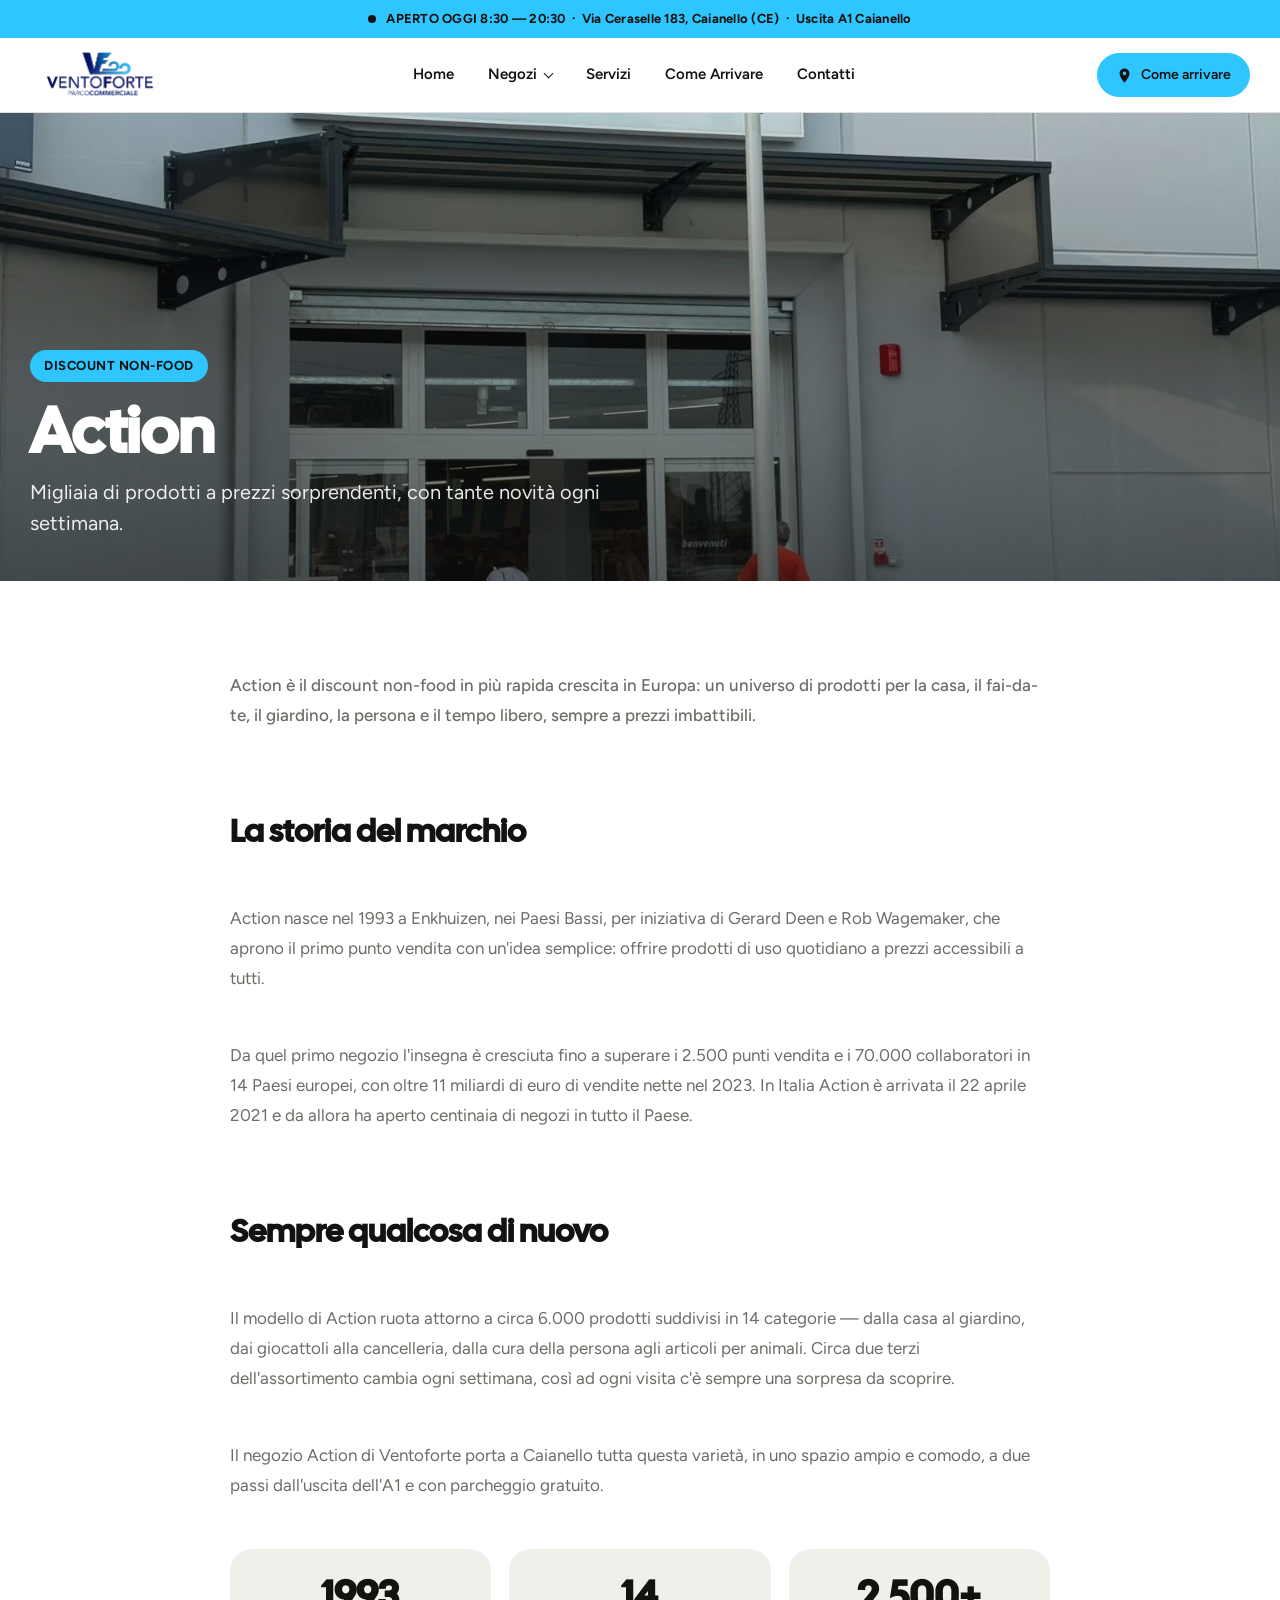
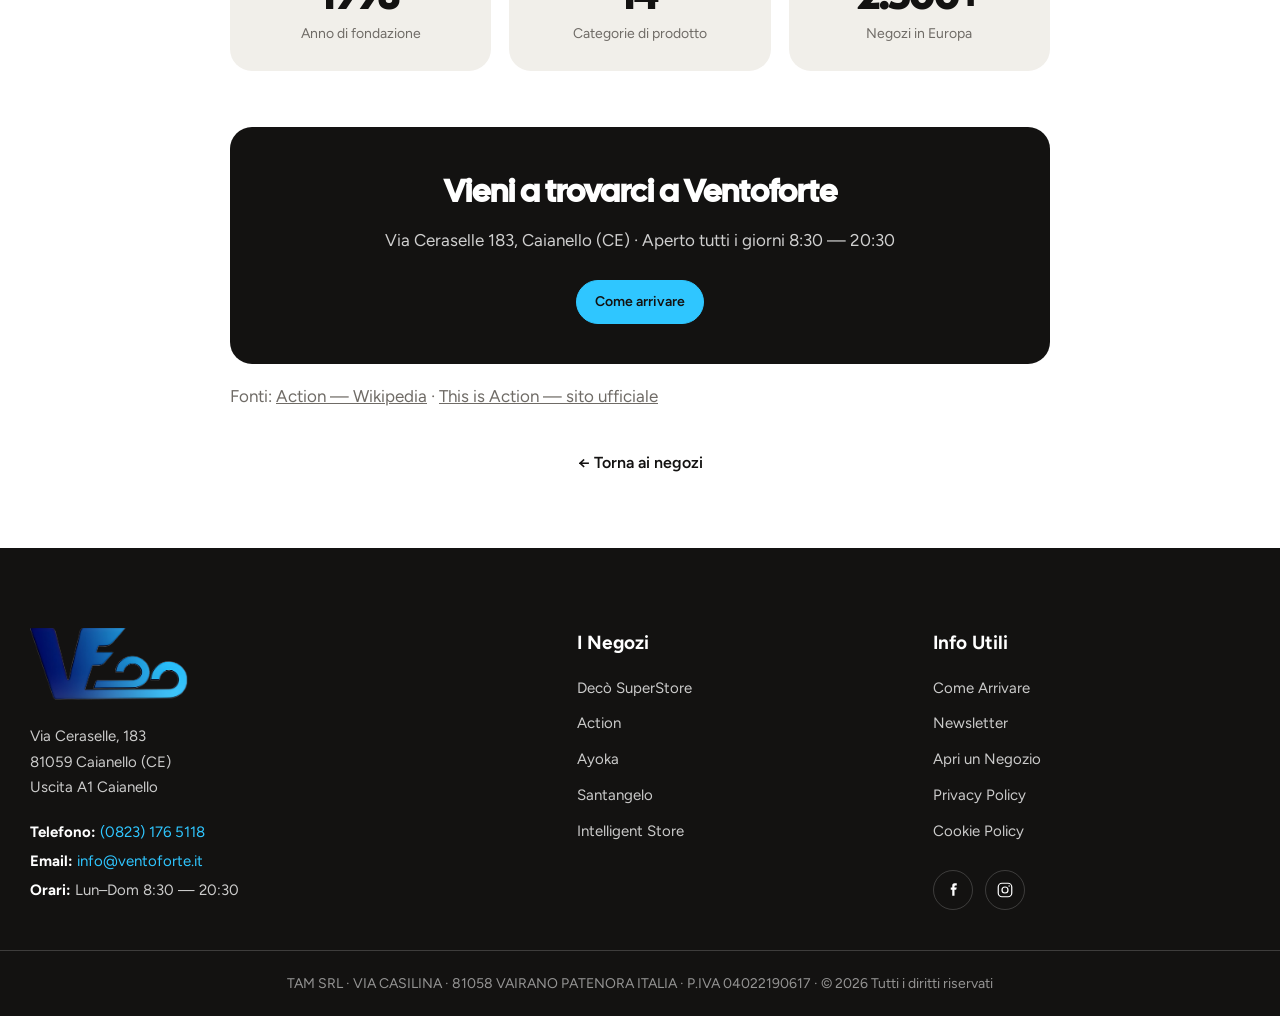
==== action.html @ 39f0902a "foto add" ====
<!DOCTYPE html>
<html lang="it">
<head>
<meta charset="UTF-8" />
<meta name="viewport" content="width=device-width, initial-scale=1.0" />
<title>Action — Ventoforte Parco Commerciale | Caianello (CE)</title>
<meta name="description" content="La storia di Action, il discount non-food in più rapida crescita in Europa, e il negozio Action del Parco Commerciale Ventoforte a Caianello." />
<link rel="icon" href="assets/logos/ventoforte-official.png" />
<link rel="preconnect" href="https://fonts.googleapis.com" />
<link rel="preconnect" href="https://fonts.gstatic.com" crossorigin />
<link href="https://fonts.googleapis.com/css2?family=Cal+Sans&family=Figtree:ital,wght@0,300..900;1,300..900&display=swap" rel="stylesheet" />
<link rel="stylesheet" href="css/styles.css?v=3" />
<style>
  .store-hero{position:relative;margin-top:0}
  .store-hero__img{width:100%;height:clamp(320px,52vh,580px);object-fit:cover;display:block}
  .store-hero__overlay{position:absolute;inset:0;background:linear-gradient(180deg,rgba(19,18,17,.15) 0%,rgba(19,18,17,.65) 100%)}
  .store-hero__inner{position:absolute;left:0;right:0;bottom:0;padding-bottom:42px}
  .store-hero__eyebrow{display:inline-block;background:var(--yellow);color:var(--ink);font-weight:700;font-size:13px;letter-spacing:.04em;text-transform:uppercase;padding:6px 14px;border-radius:999px;margin-bottom:16px}
  .store-hero__title{font-family:var(--font-display);color:#fff;font-size:clamp(34px,6vw,64px);line-height:1.02;margin:0}
  .store-hero__sub{color:rgba(255,255,255,.9);font-size:clamp(16px,2vw,20px);margin-top:14px;max-width:640px}

  .store-body{padding:72px 0}
  .store-grid{display:grid;grid-template-columns:1fr;gap:30px;max-width:820px;margin-inline:auto}
  .store-lead{font-size:clamp(19px,2.4vw,24px);line-height:1.5;color:var(--ink);font-weight:500}
  .store-body p{font-size:17px;line-height:1.75;color:var(--muted);margin-top:18px}
  .store-body h2{font-family:var(--font-display);font-size:clamp(24px,3vw,32px);color:var(--ink);margin-top:46px}

  .store-stats{display:grid;grid-template-columns:repeat(3,1fr);gap:18px;max-width:820px;margin:48px auto 0}
  .store-stat{background:var(--cream);border-radius:var(--radius);padding:26px 22px;text-align:center}
  .store-stat b{display:block;font-family:var(--font-display);font-size:clamp(28px,4vw,40px);color:var(--ink);line-height:1}
  .store-stat span{display:block;margin-top:8px;font-size:14px;color:var(--muted)}

  .store-cta{max-width:820px;margin:56px auto 0;background:var(--ink);border-radius:var(--radius);padding:40px 34px;text-align:center}
  .store-cta h3{font-family:var(--font-display);color:#fff;font-size:clamp(24px,3vw,32px);margin:0 0 10px}
  .store-cta p{color:rgba(255,255,255,.8);margin:0 0 24px}
  .store-back{display:inline-flex;align-items:center;gap:8px;margin-top:40px;font-weight:600;color:var(--ink)}
  .store-source{max-width:820px;margin:40px auto 0;font-size:13px;color:var(--muted);line-height:1.7}
  .store-source a{color:var(--muted);text-decoration:underline}
  @media (max-width:640px){.store-stats{grid-template-columns:1fr}}
</style>
</head>
<body>

<!-- ================= TOP BAR ================= -->
<div class="topbar">
  <div class="container topbar__inner">
    <span class="topbar__dot"></span>
    <span>APERTO OGGI 8:30 — 20:30 &nbsp;·&nbsp; Via Ceraselle 183, Caianello (CE) &nbsp;·&nbsp; Uscita A1 Caianello</span>
  </div>
</div>

<header class="header" id="header">
  <div class="container header__inner">
    <a href="index.html" class="header__logo" aria-label="Ventoforte Parco Commerciale">
      <img src="assets/logos/ventoforte-official.png" alt="Ventoforte Parco Commerciale" width="150" height="60" />
    </a>
    <nav class="nav" id="primaryNav">
      <a href="index.html" class="nav__link">Home</a>
      <a href="index.html#negozi" class="nav__link nav__link--has">Negozi</a>
      <a href="index.html#servizi" class="nav__link">Servizi</a>
      <a href="index.html#info" class="nav__link">Come Arrivare</a>
      <a href="contatti.html" class="nav__link">Contatti</a>
    </nav>
    <div class="header__actions">
      <a href="https://maps.google.com/?q=Via+Ceraselle+183+Caianello" target="_blank" rel="noopener" class="btn btn--yellow header__tel">
        <svg viewBox="0 0 24 24" width="17" height="17" fill="currentColor" aria-hidden="true"><path d="M12 2C8.13 2 5 5.13 5 9c0 5.25 7 13 7 13s7-7.75 7-13c0-3.87-3.13-7-7-7zm0 9.5a2.5 2.5 0 1 1 0-5 2.5 2.5 0 0 1 0 5z"/></svg>
        Come arrivare
      </a>
      <button class="burger" id="burger" aria-label="Menu"><span></span><span></span><span></span></button>
    </div>
  </div>
</header>

<main>
  <section class="store-hero">
    <img src="assets/img/action.avif" alt="Negozio Action al Parco Commerciale Ventoforte" class="store-hero__img" />
    <div class="store-hero__overlay"></div>
    <div class="container store-hero__inner">
      <span class="store-hero__eyebrow">Discount non-food</span>
      <h1 class="store-hero__title">Action</h1>
      <p class="store-hero__sub">Migliaia di prodotti a prezzi sorprendenti, con tante novità ogni settimana.</p>
    </div>
  </section>

  <section class="store-body">
    <div class="container">
      <div class="store-grid">
        <p class="store-lead">Action è il discount non-food in più rapida crescita in Europa: un universo di prodotti per la casa, il fai-da-te, il giardino, la persona e il tempo libero, sempre a prezzi imbattibili.</p>

        <h2>La storia del marchio</h2>
        <p>Action nasce nel 1993 a Enkhuizen, nei Paesi Bassi, per iniziativa di Gerard Deen e Rob Wagemaker, che aprono il primo punto vendita con un'idea semplice: offrire prodotti di uso quotidiano a prezzi accessibili a tutti.</p>
        <p>Da quel primo negozio l'insegna è cresciuta fino a superare i 2.500 punti vendita e i 70.000 collaboratori in 14 Paesi europei, con oltre 11 miliardi di euro di vendite nette nel 2023. In Italia Action è arrivata il 22 aprile 2021 e da allora ha aperto centinaia di negozi in tutto il Paese.</p>

        <h2>Sempre qualcosa di nuovo</h2>
        <p>Il modello di Action ruota attorno a circa 6.000 prodotti suddivisi in 14 categorie — dalla casa al giardino, dai giocattoli alla cancelleria, dalla cura della persona agli articoli per animali. Circa due terzi dell'assortimento cambia ogni settimana, così ad ogni visita c'è sempre una sorpresa da scoprire.</p>
        <p>Il negozio Action di Ventoforte porta a Caianello tutta questa varietà, in uno spazio ampio e comodo, a due passi dall'uscita dell'A1 e con parcheggio gratuito.</p>
      </div>

      <div class="store-stats"><div class="store-stat"><b>1993</b><span>Anno di fondazione</span></div><div class="store-stat"><b>14</b><span>Categorie di prodotto</span></div><div class="store-stat"><b>2.500+</b><span>Negozi in Europa</span></div></div>

      <div class="store-cta">
        <h3>Vieni a trovarci a Ventoforte</h3>
        <p>Via Ceraselle 183, Caianello (CE) · Aperto tutti i giorni 8:30 — 20:30</p>
        <a href="https://maps.google.com/?q=Via+Ceraselle+183+Caianello" target="_blank" rel="noopener" class="btn btn--yellow">Come arrivare</a>
      </div>

      <p class="store-source">Fonti: <a href="https://en.wikipedia.org/wiki/Action_(store)" target="_blank" rel="noopener">Action — Wikipedia</a> · <a href="https://company.action.com/this-is-action/history/" target="_blank" rel="noopener">This is Action — sito ufficiale</a></p>

      <div class="container" style="text-align:center">
        <a href="index.html#negozi" class="store-back">← Torna ai negozi</a>
      </div>
    </div>
  </section>
</main>

<footer class="footer">
  <div class="container footer__top">
    <div class="footer__col footer__brand">
      <img src="assets/logos/ventoforte-footer-icon.png" alt="Ventoforte" class="footer__logo" />
      <address>Via Ceraselle, 183<br />81059 Caianello (CE)<br />Uscita A1 Caianello</address>
      <p class="footer__contact"><strong>Telefono:</strong> <a href="tel:08231765118">(0823) 176 5118</a></p>
      <p class="footer__contact"><strong>Email:</strong> <a href="mailto:info@ventoforte.it">info@ventoforte.it</a></p>
      <p class="footer__hours"><strong>Orari:</strong> Lun–Dom 8:30 — 20:30</p>
    </div>
    <div class="footer__col">
      <h4>I Negozi</h4>
      <ul>
        <li><a href="deco-superstore.html">Decò SuperStore</a></li>
        <li><a href="action.html">Action</a></li>
        <li><a href="ayoka.html">Ayoka</a></li>
        <li><a href="santangelo.html">Santangelo</a></li>
        <li><a href="intelligent-store.html">Intelligent Store</a></li>
      </ul>
    </div>
    <div class="footer__col">
      <h4>Info Utili</h4>
      <ul>
        <li><a href="index.html#info">Come Arrivare</a></li>
        <li><a href="index.html#newsletter">Newsletter</a></li>
        <li><a href="contatti.html">Apri un Negozio</a></li>
        <li><a href="privacy.html">Privacy Policy</a></li>
        <li><a href="cookie.html">Cookie Policy</a></li>
      </ul>
      <div class="footer__social">
        <a href="https://www.facebook.com/p/VentoForte-Parco-Commerciale-100090333679022/" target="_blank" rel="noopener" aria-label="Facebook"><svg viewBox="0 0 24 24" width="18" height="18" fill="currentColor"><path d="M14 8.5V7c0-.7.5-1 1-1h2V3h-3c-2.2 0-3 1.5-3 3.5v2H9v3h2v8h3v-8h2.2l.8-3z"/></svg></a>
        <a href="https://www.instagram.com/ventoforteparco/" target="_blank" rel="noopener" aria-label="Instagram"><svg viewBox="0 0 24 24" width="18" height="18" fill="none" stroke="currentColor" stroke-width="1.6"><rect x="3" y="3" width="18" height="18" rx="5"/><circle cx="12" cy="12" r="4"/><circle cx="17.5" cy="6.5" r="1" fill="currentColor" stroke="none"/></svg></a>
      </div>
    </div>
  </div>
  <div class="footer__bottom"><div class="container" style="text-align:center">TAM SRL · VIA CASILINA · 81058 VAIRANO PATENORA ITALIA · P.IVA 04022190617 · © 2026 Tutti i diritti riservati</div></div>
</footer>

<button class="to-top" id="toTop" aria-label="Torna su"><svg viewBox="0 0 24 24" width="20" height="20" fill="none" stroke="currentColor" stroke-width="2"><path d="m6 14 6-6 6 6"/></svg></button>
<script src="js/main.js"></script>
</body>
</html>
---- css/styles.css ----
/* ===================================================================
   City Plaza — clone stylesheet
   Tokens extracted from city-plaza.cmsmasters.studio/main
=================================================================== */
:root{
  --yellow:#2fc6ff;
  --ink:#131211;
  --ink-2:#151515;
  --dark:#1a1917;
  --white:#ffffff;
  --cream:#F1EFEA;
  --stone:#D6D3D0;
  --text:#131211;
  --muted:#6F6B66;
  --muted-2:#69727D;
  --line:rgba(0,0,0,.12);
  --line-light:rgba(255,255,255,.18);
  --font-body:"Figtree",-apple-system,BlinkMacSystemFont,"Segoe UI",sans-serif;
  --font-display:"Cal Sans","Figtree",sans-serif;
  --container:1290px;
  --radius:22px;
  --ease:cubic-bezier(.22,.61,.36,1);
}

*{box-sizing:border-box;margin:0;padding:0}
html{scroll-behavior:smooth}
body{
  font-family:var(--font-body);
  color:var(--text);
  background:var(--white);
  line-height:1.55;
  -webkit-font-smoothing:antialiased;
  overflow-x:hidden;
}
img{max-width:100%;display:block}
a{color:inherit;text-decoration:none}
ul{list-style:none}
button{font-family:inherit;cursor:pointer;border:none;background:none}

.container{width:100%;max-width:var(--container);margin-inline:auto;padding-inline:30px}
.center{text-align:center}

/* ---------- typography helpers ---------- */
.section-title{
  font-family:var(--font-display);
  font-weight:400;
  font-size:clamp(38px,5.4vw,76px);
  line-height:1.05;
  letter-spacing:-.01em;
  color:var(--ink);
}
.section-title--light{color:var(--white)}
.muted{color:var(--muted);font-size:18px}
.muted-light{color:rgba(255,255,255,.7);font-size:18px}
.center.muted{max-width:560px;margin:14px auto 0}

.tag-yellow{background:var(--yellow);color:var(--ink);padding:.05em .35em;border-radius:6px;font-weight:700}
.eyebrow-tag{
  display:inline-block;background:var(--yellow);color:var(--ink);
  font-weight:700;font-size:13px;padding:7px 16px;border-radius:30px;margin-bottom:18px;
}

/* ---------- buttons ---------- */
.btn{
  display:inline-flex;align-items:center;justify-content:center;gap:8px;
  font-weight:600;font-size:15px;padding:15px 30px;border-radius:40px;
  transition:transform .25s var(--ease),background .25s,color .25s,border-color .25s;
  white-space:nowrap;cursor:pointer;border:1.5px solid transparent;
}
.btn:hover{transform:translateY(-2px)}
.btn--sm{padding:10px 20px;font-size:14px}
.btn--light{background:var(--white);color:var(--ink)}
.btn--light:hover{background:var(--yellow)}
.btn--dark{background:var(--ink);color:var(--white)}
.btn--dark:hover{background:var(--yellow);color:var(--ink)}
.btn--ghost-light{background:transparent;color:var(--white);border-color:rgba(255,255,255,.55)}
.btn--ghost-light:hover{background:var(--white);color:var(--ink);border-color:var(--white)}
.btn--ghost-dark{background:transparent;color:var(--ink);border-color:rgba(0,0,0,.25)}
.btn--ghost-dark:hover{background:var(--ink);color:var(--white);border-color:var(--ink)}

/* ---------- reveal animation ---------- */
.reveal{opacity:0;transform:translateY(34px);transition:opacity .7s var(--ease),transform .7s var(--ease)}
.reveal.is-in{opacity:1;transform:none}
@media (prefers-reduced-motion:reduce){
  .reveal{opacity:1;transform:none;transition:none}
  html{scroll-behavior:auto}
}

/* ===================== TOP BAR ===================== */
.topbar{background:var(--yellow);color:var(--ink);font-weight:700;font-size:13px;letter-spacing:.02em}
.topbar__inner{display:flex;align-items:center;justify-content:center;gap:10px;height:38px}
.topbar__dot{width:8px;height:8px;border-radius:50%;background:var(--ink);display:inline-block}

/* ===================== HEADER ===================== */
.header{
  position:sticky;top:0;z-index:200;background:var(--white);
  border-bottom:1px solid var(--line);transition:box-shadow .3s,transform .3s;
}
.header.is-scrolled{box-shadow:0 6px 24px rgba(0,0,0,.08)}
.header__inner{display:flex;align-items:center;justify-content:space-between;height:74px;gap:24px}
.header__logo img{height:56px;width:auto}
.nav{display:flex;align-items:center;gap:34px}
.nav__link{font-weight:600;font-size:15px;color:var(--ink);position:relative;display:inline-flex;align-items:center;gap:6px}
.nav__link--has::after{content:"";width:6px;height:6px;border-right:1.5px solid currentColor;border-bottom:1.5px solid currentColor;transform:rotate(45deg);margin-left:2px;margin-top:-3px}
.nav__link::before{content:"";position:absolute;left:0;bottom:-6px;width:0;height:2px;background:var(--yellow);transition:width .3s var(--ease)}
.nav__link:hover::before{width:100%}
.header__actions{display:flex;align-items:center;gap:8px}
.icon-btn{position:relative;display:inline-flex;align-items:center;justify-content:center;width:42px;height:42px;border-radius:50%;color:var(--ink);transition:background .25s}
.icon-btn:hover{background:var(--cream)}
.cart-count{position:absolute;top:4px;right:2px;background:var(--yellow);color:var(--ink);font-size:10px;font-weight:700;width:16px;height:16px;border-radius:50%;display:flex;align-items:center;justify-content:center}
.btn--yellow{background:var(--yellow);color:var(--ink);border-color:var(--yellow);font-size:14px;padding:10px 18px}
.btn--yellow:hover{background:var(--ink);color:var(--white);transform:translateY(-2px)}
.header__tel{display:flex}
@media(max-width:900px){.header__tel{display:none}}
.burger{display:flex;flex-direction:column;justify-content:center;gap:4px;width:44px;height:42px;border-radius:12px;background:var(--yellow);padding:0 11px}
.burger span{height:2px;background:var(--ink);border-radius:2px;transition:.3s}
.burger.is-open span:nth-child(1){transform:translateY(6px) rotate(45deg)}
.burger.is-open span:nth-child(2){opacity:0}
.burger.is-open span:nth-child(3){transform:translateY(-6px) rotate(-45deg)}

/* ===================== HERO ===================== */
.hero{position:relative;min-height:640px;display:flex;align-items:flex-end;overflow:hidden;color:var(--white)}
.hero__bg{position:absolute;inset:0;background-size:cover;background-position:center;transform:scale(1.05)}
.hero__overlay{position:absolute;inset:0;background:linear-gradient(90deg,rgba(0,0,0,.72) 0%,rgba(0,0,0,.38) 50%,rgba(0,0,0,.1) 100%)}
/* hero__inner usa .container ma NON sovrascrive max-width — il testo parte
   esattamente dal bordo sinistro del container, allineato col logo dell'header */
.hero__inner{position:relative;z-index:2;padding-top:140px;padding-bottom:96px}
.hero__content{max-width:720px}
.hero__eyebrow{font-weight:700;font-size:clamp(17px,1.8vw,22px);margin-bottom:16px}
.hero__title{font-family:var(--font-display);font-weight:400;font-size:clamp(44px,6.2vw,90px);line-height:1.04;letter-spacing:-.01em;margin-bottom:32px}
.hero__buttons{display:flex;gap:14px;flex-wrap:wrap}

/* ===================== STATS ===================== */
.stats{padding:96px 0 110px}
.stats__inner{
  display:grid;
  grid-template-columns:minmax(0,1fr) minmax(300px,32%) minmax(0,1fr);
  gap:30px;
  align-items:stretch;
}
.stats__col{display:flex;flex-direction:column;gap:42px}
.stats__col--l{align-items:flex-start;text-align:left}
.stats__col--r{align-items:flex-end;text-align:right}
.stats__col--c{align-items:center;justify-content:flex-start;padding-top:26px}

/* numeri — peso massimo, stile Figtree Black */
.stat__num{
  font-family:var(--font-body);
  font-weight:900;
  font-size:clamp(58px,7.4vw,128px);
  line-height:.9;
  color:var(--ink);
  letter-spacing:-0.04em;
}
.stat__num span{font-size:inherit}
.stat__label{
  font-weight:700;font-size:15px;color:var(--muted);
  margin-top:12px;line-height:1.4;
}
.stat__label small{display:block;font-weight:500;font-size:12px;margin-top:3px}

/* foto */
.stat__photo{
  display:block;
  object-fit:cover;
  border-radius:18px;
  box-shadow:0 16px 44px rgba(0,0,0,.13);
}
.stat__photo--a{width:172px;height:144px}
.stat__photo--c{width:182px;height:138px}
.stat__photo--b{width:100%;max-width:360px;height:210px;margin-top:6px}

/* paragrafo centrale — bold + centrato, nessuna collisione */
.stats__intro{
  text-align:center;
  font-family:var(--font-body);
  font-weight:600;
  font-size:clamp(17px,1.4vw,21px);
  line-height:1.62;
  color:var(--ink);
  max-width:360px;
}
.stats__intro mark{
  background:var(--yellow);
  color:var(--ink);
  font-weight:800;
  padding:0 .14em;
  border-radius:4px;
}

/* ── responsive ──────────────────────── */
@media(max-width:860px){
  .stats{padding:64px 0 72px}
  .stats__inner{grid-template-columns:1fr 1fr;gap:40px 24px}
  .stats__col{gap:24px}
  .stats__col--r{align-items:flex-start;text-align:left}
  .stats__col--c{grid-column:1/-1;order:-1;padding-top:0;align-items:center}
  .stats__intro{max-width:520px}
  .stat__photo--a,.stat__photo--c{display:none}
  .stat__photo--b{max-width:100%;height:180px}
}
@media(max-width:520px){
  .stats__inner{grid-template-columns:1fr;text-align:center}
  .stats__col--l,.stats__col--r{align-items:center;text-align:center}
}

/* ===================== PLAN YOUR VISIT + EVENTS (dark) ===================== */
.visit{background:var(--ink);padding:96px 0 110px;color:var(--white)}
.visit__grid{display:grid;grid-template-columns:repeat(3,1fr);gap:24px;margin-top:54px}
.visit-card{position:relative;height:360px;border-radius:var(--radius);background-size:cover;background-position:center;overflow:hidden;display:flex;align-items:flex-end;padding:18px}
.visit-card--soon{background:linear-gradient(150deg,#0d2b3a,#15394d)}
.visit-card--soon::after{display:none}
.arrow-btn--plus{background:transparent;border:1.5px solid var(--ink);font-size:24px}
.visit-card::after{content:"";position:absolute;inset:0;background:linear-gradient(180deg,transparent 40%,rgba(0,0,0,.35));pointer-events:none}
.visit-card__panel{position:relative;z-index:2;width:100%;background:var(--white);color:var(--ink);border-radius:16px;padding:20px 22px;display:flex;align-items:center;justify-content:space-between;gap:16px}
.visit-card__panel h3{font-size:21px;font-weight:700;margin-bottom:4px}
.visit-card__panel p{font-size:14px;color:var(--muted)}
.arrow-btn{flex:0 0 auto;width:46px;height:46px;border-radius:50%;background:var(--yellow);color:var(--ink);display:flex;align-items:center;justify-content:center;font-size:20px;transition:transform .3s var(--ease)}
.arrow-btn:hover{transform:rotate(45deg)}

/* events */
.events{padding-top:104px}
.events__head{display:flex;align-items:flex-end;justify-content:space-between;gap:24px;margin-bottom:42px}
.events__head .muted-light{margin-top:10px}
.events__viewport{overflow:hidden}
.events__track{display:flex;gap:24px;transition:transform .6s var(--ease);will-change:transform}
.event-card{flex:0 0 calc((100% - 72px)/4);background:var(--white);color:var(--ink);border-radius:18px;overflow:hidden;display:flex;flex-direction:column}
.event-card__img{position:relative;height:200px;background-size:cover;background-position:center}
.cat-tag{position:absolute;left:14px;bottom:-12px;background:var(--yellow);color:var(--ink);font-size:11px;font-weight:800;letter-spacing:.04em;padding:6px 12px;border-radius:6px}
.cat-tag::before{content:"∗ "}
.cat-tag--offers{background:var(--yellow)}
.event-card__body{padding:26px 22px 24px;display:flex;flex-direction:column;align-items:flex-start;gap:12px;flex:1}
.event-card__body .date{display:inline-flex;align-items:center;gap:7px;color:var(--muted);font-size:13px;font-weight:500}
.event-card__body h3{font-size:20px;font-weight:700;line-height:1.25;flex:1}
.events__nav{display:flex;justify-content:center;gap:14px;margin-top:40px}
.round-btn{width:48px;height:48px;border-radius:50%;background:var(--yellow);color:var(--ink);font-size:22px;line-height:1;display:flex;align-items:center;justify-content:center;transition:transform .25s,background .25s}
.round-btn:hover{transform:scale(1.08)}

/* ===================== BRANDS ===================== */
.brands{padding:104px 0}
.brands__grid{display:grid;grid-template-columns:repeat(5,1fr);gap:20px;margin:54px 0 48px}
.brand-card{aspect-ratio:1/.95;border:1px solid var(--line);border-radius:20px;display:flex;align-items:center;justify-content:center;padding:28px;transition:box-shadow .3s,transform .3s;background:var(--white);overflow:hidden}
.brand-card:hover{box-shadow:0 14px 30px rgba(0,0,0,.07);transform:translateY(-3px)}
.brand-card img{width:auto;max-width:80%;object-fit:contain}
.brand-card--deco{background:#15394d}
.brand-card--deco img{max-width:82%;max-height:80px;object-fit:contain}
.brand-card--soon{border-style:dashed;opacity:.5}
.brand-card--soon span{font-family:var(--font-body);font-size:12px;font-weight:600;color:var(--muted);text-transform:uppercase;letter-spacing:.06em}

/* ===================== PLAN OF CITY PLAZA ===================== */
.plan{padding:60px 0 100px}
.plan__inner{display:grid;grid-template-columns:1fr 1.05fr;gap:60px;align-items:center}
.plan__left .section-title{margin-bottom:26px}
.plan__tabs{display:flex;gap:10px;margin-bottom:26px;flex-wrap:wrap}
.pill{padding:10px 22px;border-radius:30px;border:1px solid var(--line);font-weight:600;font-size:14px;color:var(--ink);background:var(--white);transition:.25s}
.pill.is-active,.pill:hover{background:var(--ink);color:var(--white);border-color:var(--ink)}
.plan__list{columns:2;column-gap:40px;margin-bottom:30px}
.plan__list li{padding:9px 0;font-weight:500;font-size:15px;border-bottom:1px solid var(--line);break-inside:avoid}
.plan__right{position:relative}
.plan__map{width:100%;border-radius:var(--radius);object-fit:cover;aspect-ratio:4/3}
.plan__inset{position:absolute;left:-26px;bottom:-34px;width:190px;height:150px;object-fit:cover;border-radius:16px;border:6px solid var(--white);box-shadow:0 18px 40px rgba(0,0,0,.18)}

/* ===================== MARQUEE ===================== */
.marquee-wrap{position:relative;height:200px;margin:30px 0 0;overflow:hidden}
.marquee{position:absolute;left:-6%;width:112%;padding:14px 0;white-space:nowrap;overflow:hidden}
.marquee--yellow{top:60px;background:var(--yellow);color:var(--ink);transform:rotate(-3.5deg);z-index:2}
.marquee--dark{top:96px;background:#3a3a3a;color:var(--white);transform:rotate(2.5deg);z-index:1}
.marquee__track{display:inline-flex;gap:0;animation:marq 26s linear infinite}
.marquee__track--rev{animation-direction:reverse;animation-duration:30s}
.marquee span{font-family:var(--font-display);font-size:26px;font-weight:400;padding:0 26px;display:inline-flex;align-items:center;gap:24px}
.marquee i{font-style:normal;opacity:.85}
@keyframes marq{to{transform:translateX(-50%)}}
@media (prefers-reduced-motion:reduce){.marquee__track{animation:none}}

/* ===================== SERVICES ===================== */
.services{padding:96px 0}
.services__inner{display:grid;grid-template-columns:0.9fr 2.1fr;gap:50px;align-items:start}
.services__grid{display:grid;grid-template-columns:repeat(3,1fr);gap:30px 28px}
.services__grid li{display:flex;align-items:flex-start;gap:14px;font-weight:600;font-size:16px;line-height:1.35}
.svc-ico{flex:0 0 auto;width:30px;height:30px;color:var(--ink);display:flex;align-items:center;justify-content:center}
.svc-ico svg{width:28px;height:28px}

/* ===================== NEWS ===================== */
.news{background:var(--cream);padding:100px 0}
.news__grid{display:grid;grid-template-columns:repeat(4,1fr);gap:24px;margin:54px 0 48px}
.news-card{background:var(--white);border-radius:18px;overflow:hidden;display:flex;flex-direction:column}
.news-card__img{position:relative;height:200px;background-size:cover;background-position:center}
.news-card__body{padding:28px 22px 26px;display:flex;flex-direction:column;align-items:flex-start;gap:11px;flex:1}
.news-card__body .date{color:var(--muted);font-size:13px;font-weight:500}
.news-card__body h3{font-size:19px;font-weight:700;line-height:1.3}
.news-card__body p{font-size:14px;color:var(--muted);flex:1}

/* ===================== ACCESS CTA ===================== */
.access{position:relative;overflow:hidden;color:var(--white)}
.access__bg{position:absolute;inset:0;background-size:cover;background-position:center}
.access__overlay{position:absolute;inset:0;background:linear-gradient(90deg,rgba(0,0,0,.62),rgba(0,0,0,.35))}
.access__inner{position:relative;z-index:2;display:grid;grid-template-columns:1.1fr .9fr;gap:50px;align-items:center;padding:110px 30px}
.access__left{position:relative}
.access__photo{position:absolute;left:0;bottom:-150px;width:150px;height:190px;object-fit:cover;border-radius:14px;border:6px solid var(--white);box-shadow:0 16px 36px rgba(0,0,0,.3);display:none}
.access__right p{font-size:17px;color:rgba(255,255,255,.9);margin-bottom:22px;max-width:420px}
.access__info-grid{display:grid;grid-template-columns:1fr 1fr;gap:14px 24px;margin-bottom:28px}
.access__info-item{font-size:14px;color:rgba(255,255,255,.8);line-height:1.5}
.access__info-item strong{display:block;color:var(--white);font-size:13px;text-transform:uppercase;letter-spacing:.05em;margin-bottom:3px}
.access__buttons{display:flex;gap:14px;flex-wrap:wrap}

/* ===================== CONTATTI / APRI NEGOZIO ===================== */
.hp{position:absolute!important;left:-9999px!important;width:1px;height:1px;opacity:0;pointer-events:none}
.contact{background:var(--cream);padding:96px 0}
.contact__inner{display:grid;grid-template-columns:1fr 1fr;gap:56px;align-items:center}
.contact__intro .section-title{font-size:clamp(32px,4vw,58px);margin:6px 0 18px}
.contact__intro .muted{max-width:460px}
.contact__points{margin-top:24px;display:flex;flex-direction:column;gap:12px}
.contact__points li{position:relative;padding-left:30px;font-weight:600;color:var(--ink);font-size:15px}
.contact__points li::before{content:"";position:absolute;left:0;top:2px;width:18px;height:18px;border-radius:50%;background:var(--yellow);
  background-image:url("data:image/svg+xml,%3Csvg xmlns='http://www.w3.org/2000/svg' viewBox='0 0 24 24' fill='none' stroke='%23131211' stroke-width='3' stroke-linecap='round' stroke-linejoin='round'%3E%3Cpath d='M5 12l4 4 10-10'/%3E%3C/svg%3E");background-size:12px;background-repeat:no-repeat;background-position:center}
.contact__direct{margin-top:30px;padding-top:26px;border-top:1px solid var(--line);display:flex;flex-wrap:wrap;gap:14px 36px}
.contact__direct a,.contact__direct span{font-size:15px;color:var(--ink);font-weight:600}
.contact__direct strong{display:block;font-size:12px;font-weight:700;text-transform:uppercase;letter-spacing:.05em;color:var(--muted);margin-bottom:3px}
.contact__direct a:hover{color:var(--muted)}
.contact__form{background:var(--white);border-radius:var(--radius);padding:34px;box-shadow:0 20px 50px rgba(0,0,0,.07)}
.field{display:flex;flex-direction:column;margin-bottom:16px}
.field-row{display:grid;grid-template-columns:1fr 1fr;gap:16px}
.field label{font-size:13px;font-weight:700;color:var(--ink);margin-bottom:7px}
.field input,.field textarea{font-family:inherit;font-size:15px;color:var(--ink);background:var(--cream);border:1.5px solid transparent;border-radius:12px;padding:13px 15px;transition:border-color .2s,background .2s;width:100%;resize:vertical}
.field input:focus,.field textarea:focus{outline:none;border-color:var(--yellow);background:var(--white)}
.contact__form .btn{width:100%;margin-top:6px}
.form-status{font-size:14px;font-weight:600;margin-top:14px;min-height:1px;text-align:center}
.form-status.is-ok{color:#1a7f4b}
.form-status.is-err{color:#c0392b}

/* ===================== NEWSLETTER ===================== */
.newsletter{padding:90px 0}
.newsletter__inner{display:flex;align-items:center;justify-content:center;gap:40px}
.newsletter__img{width:150px;height:150px;object-fit:cover;border-radius:18px;flex:0 0 auto}
.newsletter__center{flex:1;max-width:620px;text-align:center}
.newsletter__center .section-title{font-size:clamp(28px,3.4vw,44px);margin-bottom:26px}
.newsletter__form{display:flex;gap:14px;justify-content:center;flex-wrap:wrap;border-bottom:1px solid var(--line);padding-bottom:6px;max-width:520px;margin-inline:auto}
.newsletter__form input{flex:1;min-width:220px;border:none;outline:none;font-size:16px;font-family:inherit;padding:12px 4px;background:transparent}

/* ===================== FOOTER ===================== */
.footer{background:var(--ink);color:rgba(255,255,255,.78);padding-top:80px;overflow:hidden}
.footer__top{display:grid;grid-template-columns:1.6fr 1fr 1fr;gap:40px;padding-bottom:30px}
.footer__brand h3{font-family:var(--font-display);font-weight:400;font-size:28px;color:var(--white);line-height:1.2;margin-bottom:22px;max-width:380px}
.footer__logo{height:72px;width:auto;margin-bottom:24px}
.footer address{font-style:normal;line-height:1.7;margin-bottom:20px;font-size:15px}
.footer__contact,.footer__hours{font-size:15px;margin-bottom:6px}
.footer__contact strong,.footer__hours strong{color:var(--white)}
.footer__contact a{color:var(--yellow)}
.footer__col h4{color:var(--white);font-size:19px;font-weight:700;margin-bottom:18px}
.footer__col h4.mt{margin-top:30px}
.footer__col ul li{margin-bottom:11px}
.footer__col ul a{font-size:15px;transition:color .2s}
.footer__col ul a:hover{color:var(--yellow)}
.footer__social{display:flex;gap:12px;margin-top:26px}
.footer__social a{width:40px;height:40px;border-radius:50%;border:1px solid var(--line-light);display:flex;align-items:center;justify-content:center;color:var(--white);transition:.25s}
.footer__social a:hover{background:var(--yellow);color:var(--ink);border-color:var(--yellow)}
.footer__wordmark{padding:10px 30px 0}
.footer__wordmark span{font-family:var(--font-display);font-weight:400;font-size:clamp(70px,15vw,210px);line-height:.9;color:var(--white);display:block;letter-spacing:-.02em}
.footer__wordmark .dot{color:var(--yellow);font-style:normal}
.footer__bottom{border-top:1px solid var(--line-light);margin-top:10px;padding:22px 0}
.footer__bottom .container{font-size:14px;color:rgba(255,255,255,.55);text-align:right}

/* ===================== BACK TO TOP ===================== */
.to-top{position:fixed;right:26px;bottom:26px;width:48px;height:48px;border-radius:14px;background:var(--yellow);color:var(--ink);display:flex;align-items:center;justify-content:center;z-index:150;opacity:0;pointer-events:none;transform:translateY(12px);transition:.3s;box-shadow:0 8px 22px rgba(0,0,0,.18)}
.to-top.is-show{opacity:1;pointer-events:auto;transform:none}

/* ===================== POPUP ===================== */
.popup{position:fixed;inset:0;background:rgba(0,0,0,.55);display:flex;align-items:center;justify-content:center;z-index:300;opacity:0;pointer-events:none;transition:opacity .4s;padding:20px}
.popup.is-open{opacity:1;pointer-events:auto}
.popup__box{position:relative;background:var(--white);border-radius:18px;padding:46px 40px 40px;max-width:440px;width:100%;text-align:center;transform:translateY(20px) scale(.96);transition:transform .4s var(--ease)}
.popup.is-open .popup__box{transform:none}
.popup__box h3{font-family:var(--font-display);font-weight:400;font-size:26px;line-height:1.2;margin-bottom:22px;color:var(--ink)}
.popup__close{position:absolute;top:14px;right:16px;font-size:26px;line-height:1;color:var(--ink);width:34px;height:34px;border-radius:50%;transition:background .2s}
.popup__close:hover{background:var(--cream)}
.popup__form{display:flex;flex-direction:column;gap:12px}
.popup__form input{border:1px solid var(--line);border-radius:30px;padding:14px 20px;font-size:15px;font-family:inherit;outline:none}
.popup__form input:focus{border-color:var(--ink)}
.popup__form .btn{width:100%}

/* ===================== RESPONSIVE ===================== */
@media (max-width:1100px){
  .services__inner{grid-template-columns:1fr;gap:30px}
  .services__grid{grid-template-columns:repeat(2,1fr)}
  .event-card{flex:0 0 calc((100% - 48px)/3)}
  .news__grid{grid-template-columns:repeat(2,1fr)}
  .brands__grid{grid-template-columns:repeat(4,1fr)}
  .footer__wordmark span{font-size:15vw}
}
@media (max-width:900px){
  .nav{
    position:fixed;top:0;right:0;height:100vh;width:300px;max-width:84vw;background:var(--white);
    flex-direction:column;align-items:flex-start;justify-content:flex-start;gap:6px;
    padding:100px 30px 30px;transform:translateX(100%);transition:transform .4s var(--ease);
    box-shadow:-20px 0 50px rgba(0,0,0,.12);z-index:190;
  }
  .nav.is-open{transform:none}
  .nav__link{font-size:19px;padding:10px 0;width:100%;border-bottom:1px solid var(--line)}
  .nav__link::before{display:none}
  .burger{display:flex}
  .visit__grid{grid-template-columns:1fr 1fr}
  .plan__inner{grid-template-columns:1fr;gap:60px}
  .plan__inset{left:auto;right:0}
  .access__inner{grid-template-columns:1fr;gap:30px;padding:80px 30px}
  .newsletter__img{display:none}
  .footer__top{grid-template-columns:1fr 1fr}
  .footer__brand{grid-column:1 / -1}
  .events__head{flex-direction:column;align-items:flex-start}
}
@media (max-width:760px){
  .visit__grid{grid-template-columns:1fr}
  .contact__inner{grid-template-columns:1fr;gap:36px}
  .contact__form{padding:24px}
  .field-row{grid-template-columns:1fr}
  .event-card{flex:0 0 80%}
  .news__grid{grid-template-columns:1fr}
  .brands__grid{grid-template-columns:repeat(3,1fr)}
  .services__grid{grid-template-columns:1fr}
  .footer__top{grid-template-columns:1fr}
  .footer__bottom .container{text-align:center}
  .hero__inner{padding-bottom:60px}
}
@media (max-width:760px){
  .header__inner{height:64px}
  .nav{padding-top:90px}
}
@media (min-width:901px){
  .burger{display:none}
}
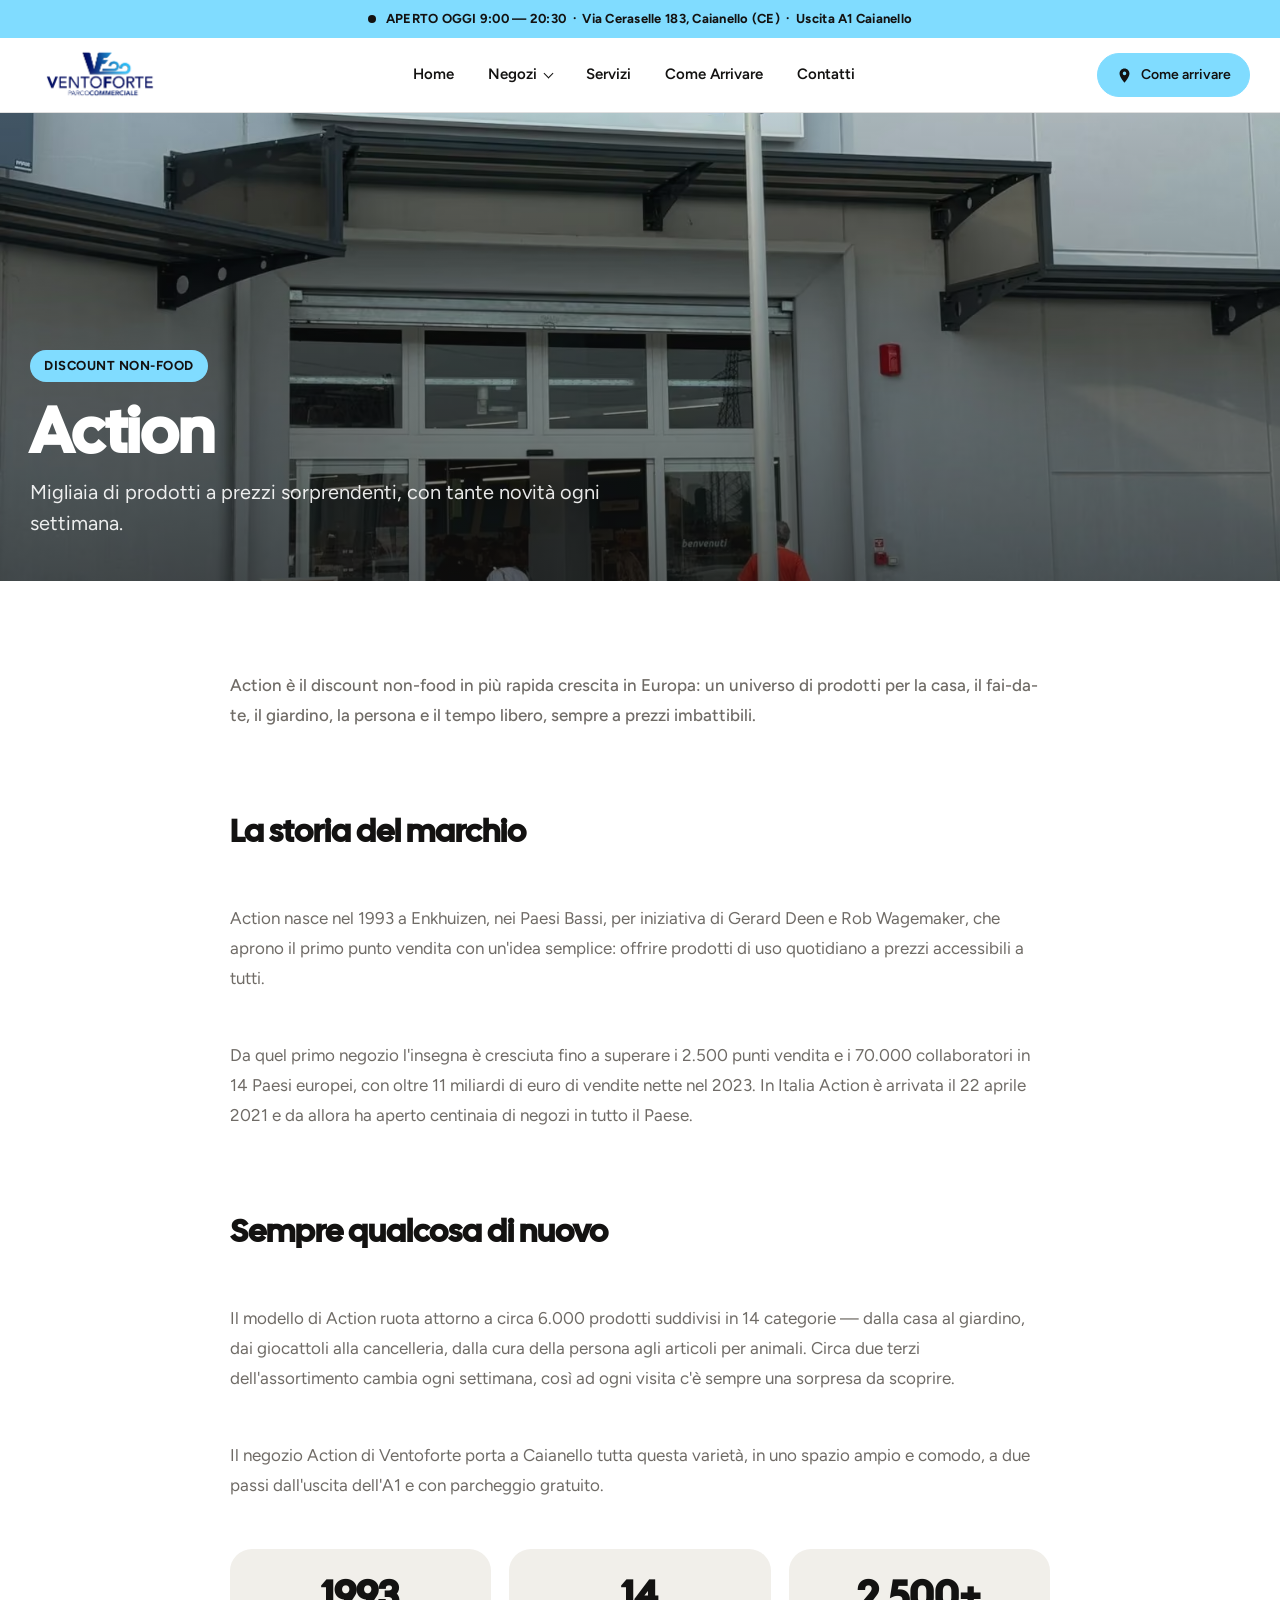
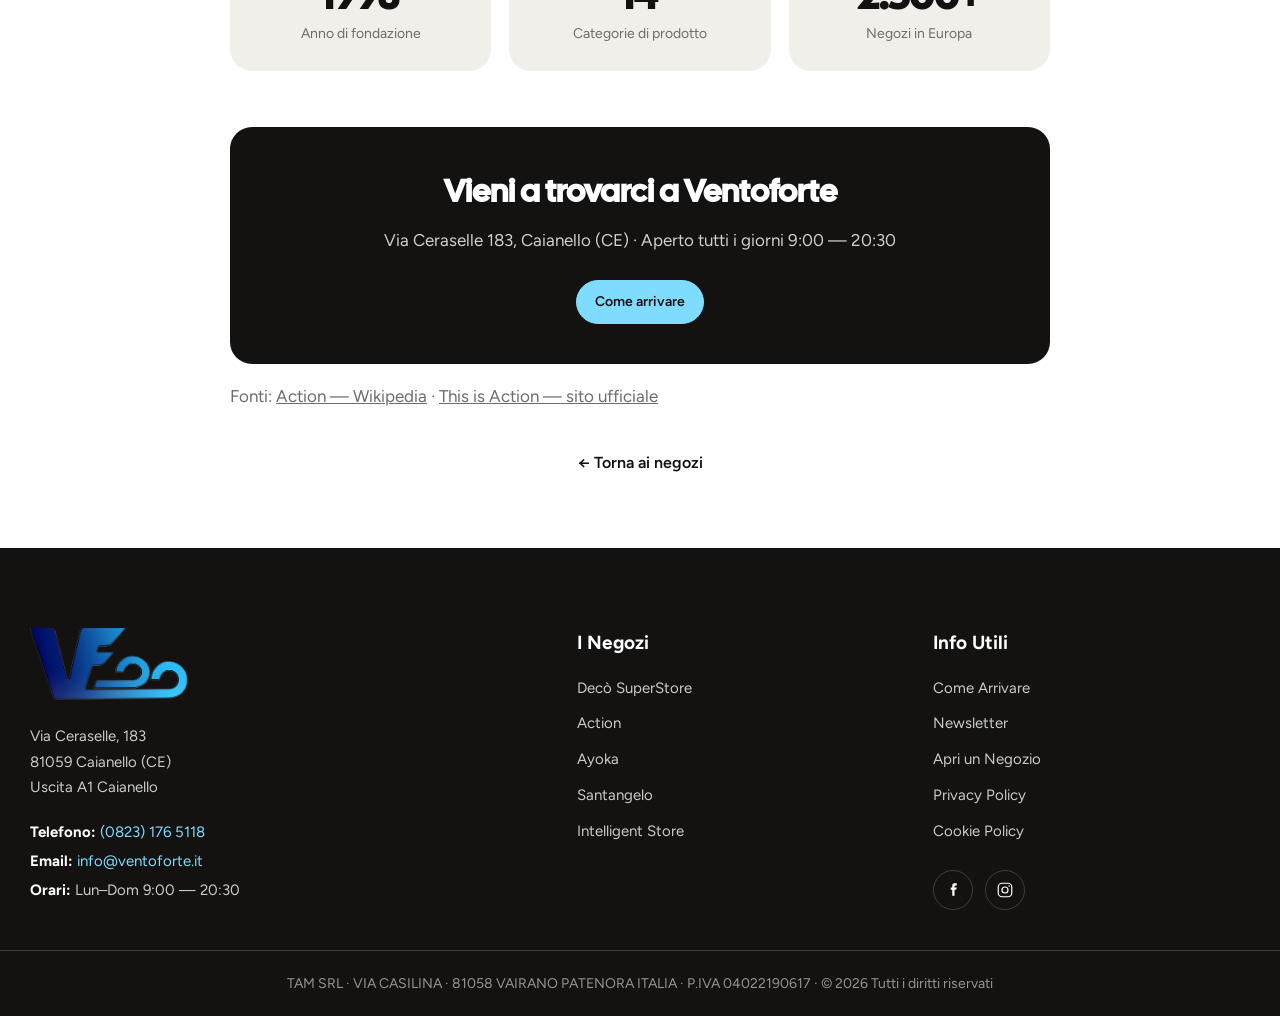
==== commit 708c647f: "Sezione pubblicita LED Wall + servizi aggiornati + 500 posti / orario 9:00 - Nuova sezione 'LED Wall" ====
--- a/action.html
+++ b/action.html
@@ -9,7 +9,7 @@
 <link rel="preconnect" href="https://fonts.googleapis.com" />
 <link rel="preconnect" href="https://fonts.gstatic.com" crossorigin />
 <link href="https://fonts.googleapis.com/css2?family=Cal+Sans&family=Figtree:ital,wght@0,300..900;1,300..900&display=swap" rel="stylesheet" />
-<link rel="stylesheet" href="css/styles.css?v=3" />
+<link rel="stylesheet" href="css/styles.css?v=4" />
 <style>
   .store-hero{position:relative;margin-top:0}
   .store-hero__img{width:100%;height:clamp(320px,52vh,580px);object-fit:cover;display:block}
@@ -45,7 +45,7 @@
 <div class="topbar">
   <div class="container topbar__inner">
     <span class="topbar__dot"></span>
-    <span>APERTO OGGI 8:30 — 20:30 &nbsp;·&nbsp; Via Ceraselle 183, Caianello (CE) &nbsp;·&nbsp; Uscita A1 Caianello</span>
+    <span>APERTO OGGI 9:00 — 20:30 &nbsp;·&nbsp; Via Ceraselle 183, Caianello (CE) &nbsp;·&nbsp; Uscita A1 Caianello</span>
   </div>
 </div>
 
@@ -100,7 +100,7 @@
 
       <div class="store-cta">
         <h3>Vieni a trovarci a Ventoforte</h3>
-        <p>Via Ceraselle 183, Caianello (CE) · Aperto tutti i giorni 8:30 — 20:30</p>
+        <p>Via Ceraselle 183, Caianello (CE) · Aperto tutti i giorni 9:00 — 20:30</p>
         <a href="https://maps.google.com/?q=Via+Ceraselle+183+Caianello" target="_blank" rel="noopener" class="btn btn--yellow">Come arrivare</a>
       </div>
 
@@ -120,7 +120,7 @@
       <address>Via Ceraselle, 183<br />81059 Caianello (CE)<br />Uscita A1 Caianello</address>
       <p class="footer__contact"><strong>Telefono:</strong> <a href="tel:08231765118">(0823) 176 5118</a></p>
       <p class="footer__contact"><strong>Email:</strong> <a href="mailto:info@ventoforte.it">info@ventoforte.it</a></p>
-      <p class="footer__hours"><strong>Orari:</strong> Lun–Dom 8:30 — 20:30</p>
+      <p class="footer__hours"><strong>Orari:</strong> Lun–Dom 9:00 — 20:30</p>
     </div>
     <div class="footer__col">
       <h4>I Negozi</h4>
--- a/css/styles.css
+++ b/css/styles.css
@@ -3,7 +3,7 @@
    Tokens extracted from city-plaza.cmsmasters.studio/main
 =================================================================== */
 :root{
-  --yellow:#2fc6ff;
+  --yellow:#80dcff;
   --ink:#131211;
   --ink-2:#151515;
   --dark:#1a1917;
@@ -147,7 +147,7 @@
 .stat__num{
   font-family:var(--font-body);
   font-weight:900;
-  font-size:clamp(58px,7.4vw,128px);
+  font-size:clamp(42px,5vw,84px);
   line-height:.9;
   color:var(--ink);
   letter-spacing:-0.04em;
@@ -175,8 +175,8 @@
   text-align:center;
   font-family:var(--font-body);
   font-weight:600;
-  font-size:clamp(17px,1.4vw,21px);
-  line-height:1.62;
+  font-size:clamp(17px,1.4vw,20px);
+  line-height:1.5;
   color:var(--ink);
   max-width:360px;
 }
@@ -236,6 +236,23 @@
 .round-btn{width:48px;height:48px;border-radius:50%;background:var(--yellow);color:var(--ink);font-size:22px;line-height:1;display:flex;align-items:center;justify-content:center;transition:transform .25s,background .25s}
 .round-btn:hover{transform:scale(1.08)}
 
+/* ===================== PUBBLICITÀ / LED WALL ===================== */
+.adv{background:var(--ink);color:var(--white);padding:96px 0;overflow:hidden}
+.adv__inner{display:grid;grid-template-columns:1.1fr .9fr;gap:56px;align-items:center}
+.adv__text .section-title{margin:6px 0 18px}
+.adv__text p{color:rgba(255,255,255,.82);font-size:17px;max-width:470px;margin-bottom:22px}
+.adv__points{display:flex;flex-direction:column;gap:12px;margin-bottom:30px}
+.adv__points li{position:relative;padding-left:30px;font-weight:600;font-size:15px;color:#fff}
+.adv__points li::before{content:"";position:absolute;left:0;top:2px;width:18px;height:18px;border-radius:50%;background:var(--yellow);
+  background-image:url("data:image/svg+xml,%3Csvg xmlns='http://www.w3.org/2000/svg' viewBox='0 0 24 24' fill='none' stroke='%23131211' stroke-width='3' stroke-linecap='round' stroke-linejoin='round'%3E%3Cpath d='M5 12l4 4 10-10'/%3E%3C/svg%3E");background-size:12px;background-repeat:no-repeat;background-position:center}
+.adv__totem{justify-self:center;width:240px;display:flex;flex-direction:column;align-items:center;gap:12px;filter:drop-shadow(0 30px 55px rgba(0,0,0,.55))}
+.adv__totem-top{width:100%;background:linear-gradient(135deg,#b3122a,#7a0c1d);border-radius:14px;padding:20px 16px;display:flex;justify-content:center}
+.adv__totem-top img{height:46px;width:auto;filter:brightness(0) invert(1)}
+.adv__totem-screen{width:168px;background:linear-gradient(180deg,#39b2ec,#0b6fb0);border-radius:12px;padding:13px;display:flex;flex-direction:column;gap:11px}
+.adv__slot{background:#fff;border-radius:8px;height:56px;display:flex;align-items:center;justify-content:center;padding:9px}
+.adv__slot img{max-height:32px;max-width:86%;object-fit:contain}
+.adv__slot--you{background:var(--yellow);color:var(--ink);font-weight:800;font-size:13px;letter-spacing:.01em;text-align:center}
+
 /* ===================== BRANDS ===================== */
 .brands{padding:104px 0}
 .brands__grid{display:grid;grid-template-columns:repeat(5,1fr);gap:20px;margin:54px 0 48px}
@@ -280,15 +297,24 @@
 .svc-ico{flex:0 0 auto;width:30px;height:30px;color:var(--ink);display:flex;align-items:center;justify-content:center}
 .svc-ico svg{width:28px;height:28px}
 
-/* ===================== NEWS ===================== */
-.news{background:var(--cream);padding:100px 0}
-.news__grid{display:grid;grid-template-columns:repeat(4,1fr);gap:24px;margin:54px 0 48px}
-.news-card{background:var(--white);border-radius:18px;overflow:hidden;display:flex;flex-direction:column}
-.news-card__img{position:relative;height:200px;background-size:cover;background-position:center}
-.news-card__body{padding:28px 22px 26px;display:flex;flex-direction:column;align-items:flex-start;gap:11px;flex:1}
-.news-card__body .date{color:var(--muted);font-size:13px;font-weight:500}
-.news-card__body h3{font-size:19px;font-weight:700;line-height:1.3}
-.news-card__body p{font-size:14px;color:var(--muted);flex:1}
+/* ===================== INSTAGRAM ===================== */
+.instagram{background:var(--cream);padding:100px 0}
+.ig__head{max-width:620px;margin:0 auto 46px;display:flex;flex-direction:column;align-items:center;text-align:center}
+.ig__head .section-title{font-size:clamp(32px,4vw,58px)}
+.ig__head .muted{margin:14px 0 24px}
+.ig__follow{align-self:center}
+.ig__feed{min-height:120px}
+.ig__preview{display:grid;grid-template-columns:repeat(6,1fr);gap:14px}
+.ig__tile{position:relative;aspect-ratio:1;border-radius:14px;overflow:hidden;display:block;background:var(--stone)}
+.ig__tile img{width:100%;height:100%;object-fit:cover;transition:transform .45s var(--ease)}
+.ig__tile::after{content:"";position:absolute;inset:0;background:rgba(19,18,17,0);transition:background .3s}
+.ig__tile:hover img{transform:scale(1.07)}
+.ig__tile:hover::after{background:rgba(19,18,17,.22)}
+.ig__ico{position:absolute;inset:0;margin:auto;width:30px;height:30px;opacity:0;transform:scale(.8);transition:.3s;z-index:2;
+  background:url("data:image/svg+xml,%3Csvg xmlns='http://www.w3.org/2000/svg' viewBox='0 0 24 24' fill='none' stroke='%23ffffff' stroke-width='2'%3E%3Crect x='3' y='3' width='18' height='18' rx='5'/%3E%3Ccircle cx='12' cy='12' r='4'/%3E%3Ccircle cx='17.5' cy='6.5' r='1' fill='%23ffffff' stroke='none'/%3E%3C/svg%3E") center/contain no-repeat}
+.ig__tile:hover .ig__ico{opacity:1;transform:scale(1)}
+/* widget LightWidget incollato dall'utente */
+.lightwidget-widget{width:100%!important;border:0;overflow:hidden}
 
 /* ===================== ACCESS CTA ===================== */
 .access{position:relative;overflow:hidden;color:var(--white)}
@@ -382,7 +408,7 @@
   .services__inner{grid-template-columns:1fr;gap:30px}
   .services__grid{grid-template-columns:repeat(2,1fr)}
   .event-card{flex:0 0 calc((100% - 48px)/3)}
-  .news__grid{grid-template-columns:repeat(2,1fr)}
+  .ig__preview{grid-template-columns:repeat(3,1fr)}
   .brands__grid{grid-template-columns:repeat(4,1fr)}
   .footer__wordmark span{font-size:15vw}
 }
@@ -398,6 +424,9 @@
   .nav__link::before{display:none}
   .burger{display:flex}
   .visit__grid{grid-template-columns:1fr 1fr}
+  .adv__inner{grid-template-columns:1fr;gap:40px;text-align:center}
+  .adv__text p,.adv__points{margin-inline:auto}
+  .adv__points{display:inline-flex;text-align:left}
   .plan__inner{grid-template-columns:1fr;gap:60px}
   .plan__inset{left:auto;right:0}
   .access__inner{grid-template-columns:1fr;gap:30px;padding:80px 30px}
@@ -412,7 +441,7 @@
   .contact__form{padding:24px}
   .field-row{grid-template-columns:1fr}
   .event-card{flex:0 0 80%}
-  .news__grid{grid-template-columns:1fr}
+  .ig__preview{grid-template-columns:repeat(3,1fr)}
   .brands__grid{grid-template-columns:repeat(3,1fr)}
   .services__grid{grid-template-columns:1fr}
   .footer__top{grid-template-columns:1fr}
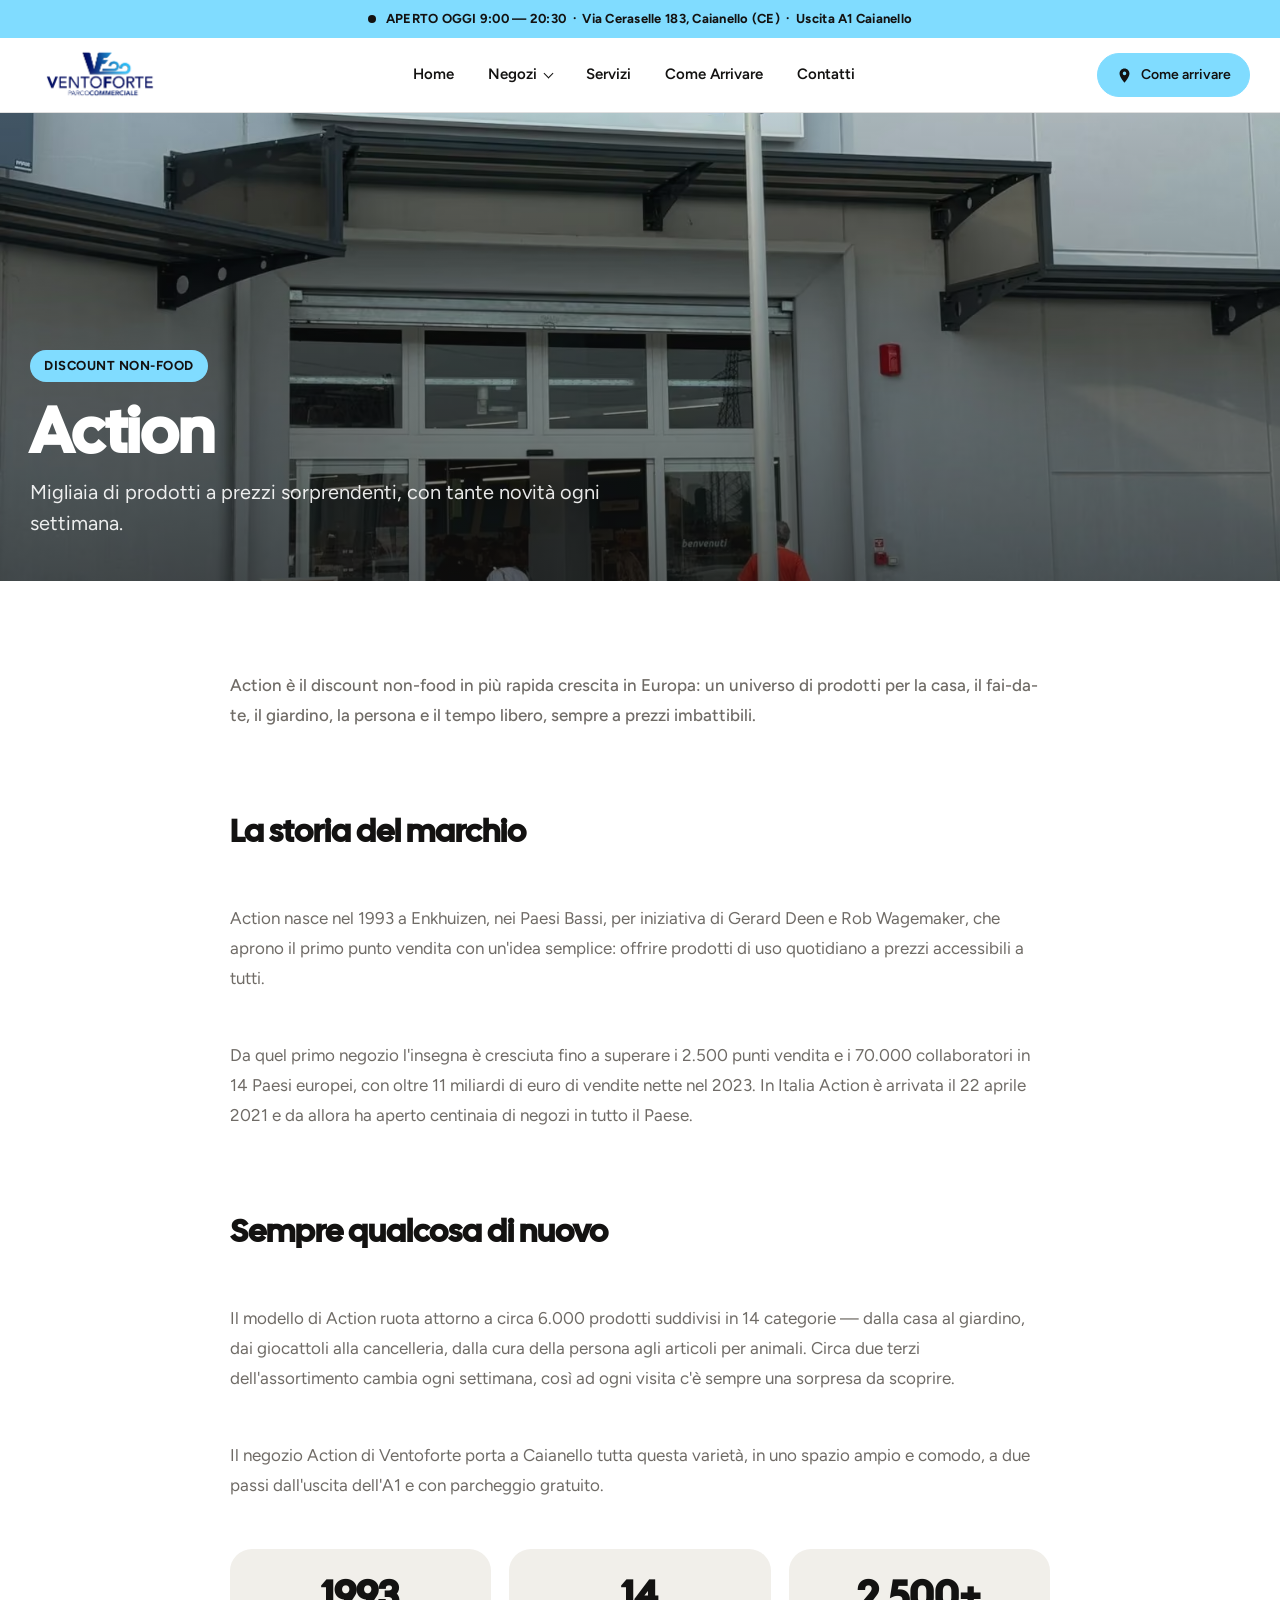
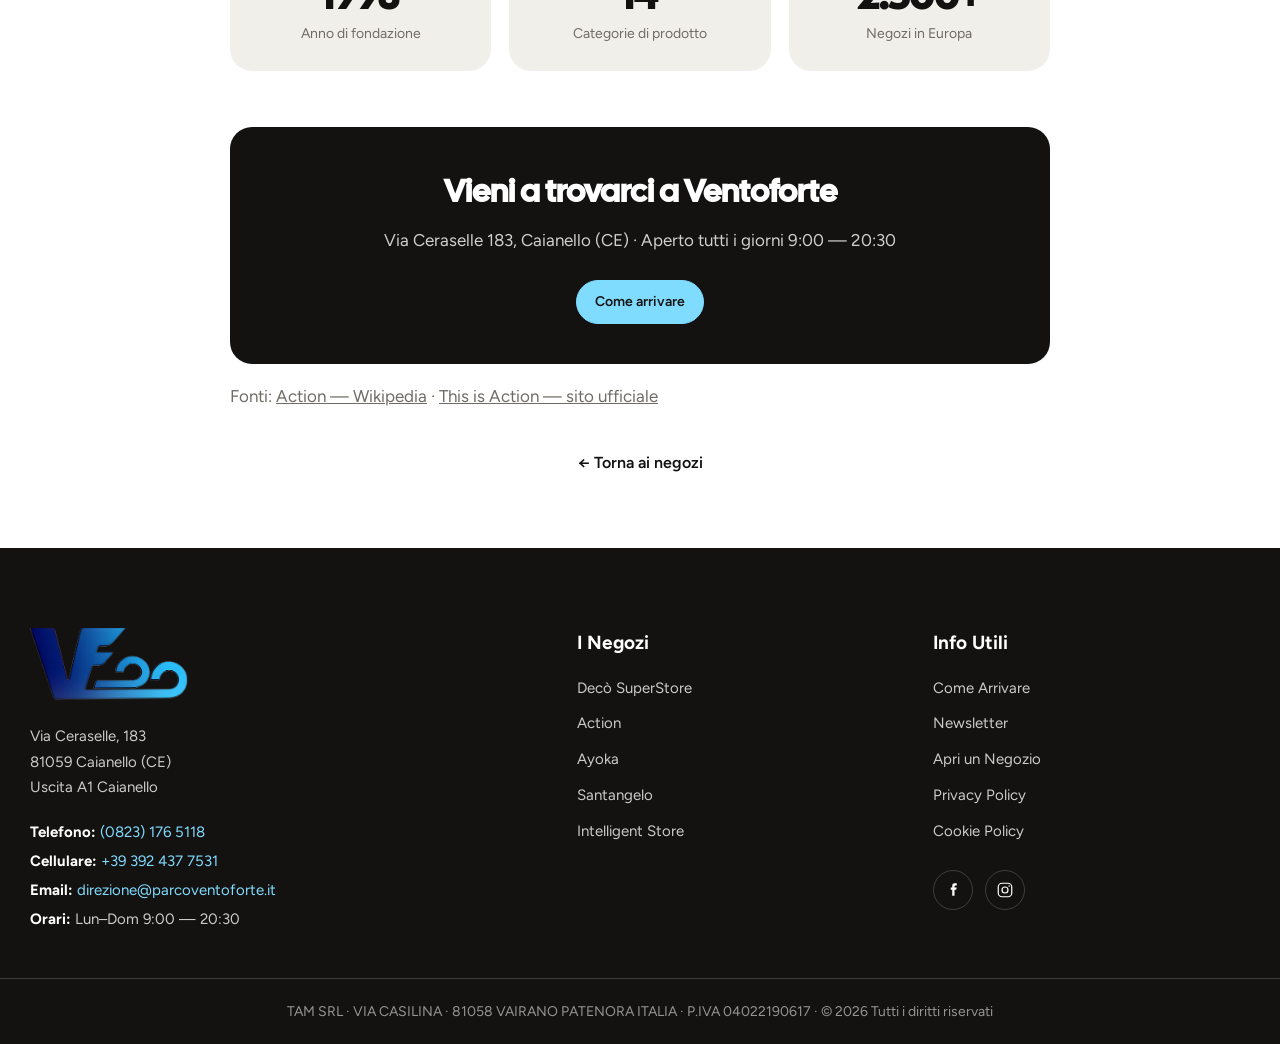
==== commit 50160871: "Aggiorna email di contatto e aggiungi numero di cellulare; inserisci foto Green Kart nella sezione c" ====
--- a/action.html
+++ b/action.html
@@ -119,7 +119,8 @@
       <img src="assets/logos/ventoforte-footer-icon.png" alt="Ventoforte" class="footer__logo" />
       <address>Via Ceraselle, 183<br />81059 Caianello (CE)<br />Uscita A1 Caianello</address>
       <p class="footer__contact"><strong>Telefono:</strong> <a href="tel:08231765118">(0823) 176 5118</a></p>
-      <p class="footer__contact"><strong>Email:</strong> <a href="mailto:info@ventoforte.it">info@ventoforte.it</a></p>
+      <p class="footer__contact"><strong>Cellulare:</strong> <a href="tel:+393924377531">+39 392 437 7531</a></p>
+      <p class="footer__contact"><strong>Email:</strong> <a href="mailto:direzione@parcoventoforte.it">direzione@parcoventoforte.it</a></p>
       <p class="footer__hours"><strong>Orari:</strong> Lun–Dom 9:00 — 20:30</p>
     </div>
     <div class="footer__col">
--- a/css/styles.css
+++ b/css/styles.css
@@ -169,6 +169,7 @@
 .stat__photo--a{width:172px;height:144px}
 .stat__photo--c{width:182px;height:138px}
 .stat__photo--b{width:100%;max-width:360px;height:210px;margin-top:6px}
+.stat__photo--full{width:100%;max-width:360px;height:auto;margin-top:6px}
 
 /* paragrafo centrale — bold + centrato, nessuna collisione */
 .stats__intro{
@@ -198,6 +199,7 @@
   .stats__intro{max-width:520px}
   .stat__photo--a,.stat__photo--c{display:none}
   .stat__photo--b{max-width:100%;height:180px}
+  .stat__photo--full{max-width:100%;height:auto}
 }
 @media(max-width:520px){
   .stats__inner{grid-template-columns:1fr;text-align:center}
@@ -208,9 +210,9 @@
 .visit{background:var(--ink);padding:96px 0 110px;color:var(--white)}
 .visit__grid{display:grid;grid-template-columns:repeat(3,1fr);gap:24px;margin-top:54px}
 .visit-card{position:relative;height:360px;border-radius:var(--radius);background-size:cover;background-position:center;overflow:hidden;display:flex;align-items:flex-end;padding:18px}
-.visit-card--soon{background:linear-gradient(150deg,#0d2b3a,#15394d)}
-.visit-card--soon::after{display:none}
-.arrow-btn--plus{background:transparent;border:1.5px solid var(--ink);font-size:24px}
+.visit-card--cta{background:var(--yellow);align-items:center;justify-content:center;text-align:center;padding:32px}
+.visit-card--cta::after{display:none}
+.visit-cta h3{font-family:var(--font-display);font-weight:400;font-size:clamp(24px,2.1vw,32px);line-height:1.12;color:var(--ink);margin-bottom:24px}
 .visit-card::after{content:"";position:absolute;inset:0;background:linear-gradient(180deg,transparent 40%,rgba(0,0,0,.35));pointer-events:none}
 .visit-card__panel{position:relative;z-index:2;width:100%;background:var(--white);color:var(--ink);border-radius:16px;padding:20px 22px;display:flex;align-items:center;justify-content:space-between;gap:16px}
 .visit-card__panel h3{font-size:21px;font-weight:700;margin-bottom:4px}
@@ -237,8 +239,10 @@
 .round-btn:hover{transform:scale(1.08)}
 
 /* ===================== PUBBLICITÀ / LED WALL ===================== */
-.adv{background:var(--ink);color:var(--white);padding:96px 0;overflow:hidden}
+.adv{background:#F0474B;color:var(--white);padding:96px 0;overflow:hidden}
 .adv__inner{display:grid;grid-template-columns:1.1fr .9fr;gap:56px;align-items:center}
+.adv__media{justify-self:center;display:flex;align-items:center;justify-content:center;width:100%;min-height:260px;border-radius:18px;background:rgba(0,0,0,.12)}
+.adv__photo{width:auto;max-width:100%;max-height:540px;border-radius:18px;box-shadow:0 28px 60px rgba(0,0,0,.4)}
 .adv__text .section-title{margin:6px 0 18px}
 .adv__text p{color:rgba(255,255,255,.82);font-size:17px;max-width:470px;margin-bottom:22px}
 .adv__points{display:flex;flex-direction:column;gap:12px;margin-bottom:30px}
@@ -347,8 +351,10 @@
 .field{display:flex;flex-direction:column;margin-bottom:16px}
 .field-row{display:grid;grid-template-columns:1fr 1fr;gap:16px}
 .field label{font-size:13px;font-weight:700;color:var(--ink);margin-bottom:7px}
-.field input,.field textarea{font-family:inherit;font-size:15px;color:var(--ink);background:var(--cream);border:1.5px solid transparent;border-radius:12px;padding:13px 15px;transition:border-color .2s,background .2s;width:100%;resize:vertical}
-.field input:focus,.field textarea:focus{outline:none;border-color:var(--yellow);background:var(--white)}
+.field input,.field textarea,.field select{font-family:inherit;font-size:15px;color:var(--ink);background:var(--cream);border:1.5px solid transparent;border-radius:12px;padding:13px 15px;transition:border-color .2s,background .2s;width:100%;resize:vertical}
+.field select{appearance:none;-webkit-appearance:none;cursor:pointer;
+  background-image:url("data:image/svg+xml,%3Csvg xmlns='http://www.w3.org/2000/svg' viewBox='0 0 24 24' fill='none' stroke='%23131211' stroke-width='2' stroke-linecap='round' stroke-linejoin='round'%3E%3Cpath d='M6 9l6 6 6-6'/%3E%3C/svg%3E");background-repeat:no-repeat;background-position:right 14px center;background-size:16px;padding-right:40px}
+.field input:focus,.field textarea:focus,.field select:focus{outline:none;border-color:var(--yellow);background-color:var(--white)}
 .contact__form .btn{width:100%;margin-top:6px}
 .form-status{font-size:14px;font-weight:600;margin-top:14px;min-height:1px;text-align:center}
 .form-status.is-ok{color:#1a7f4b}
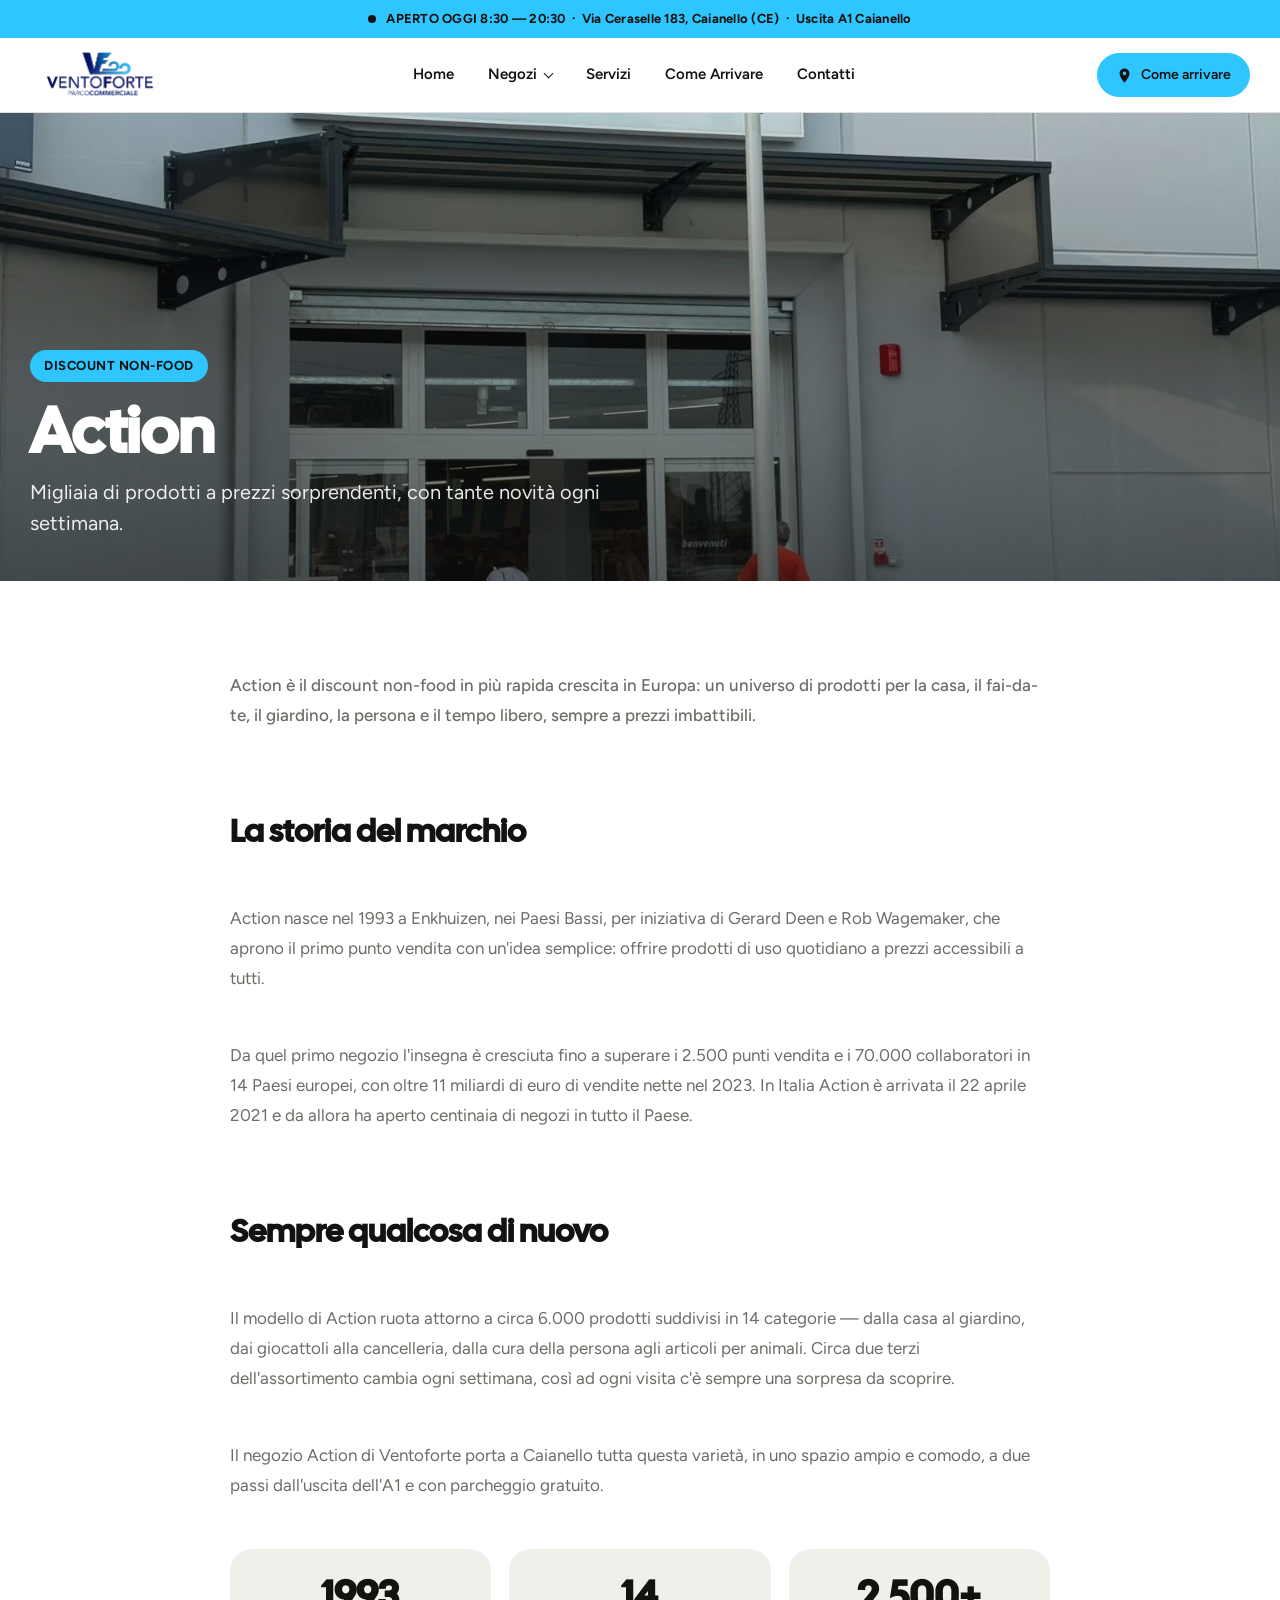
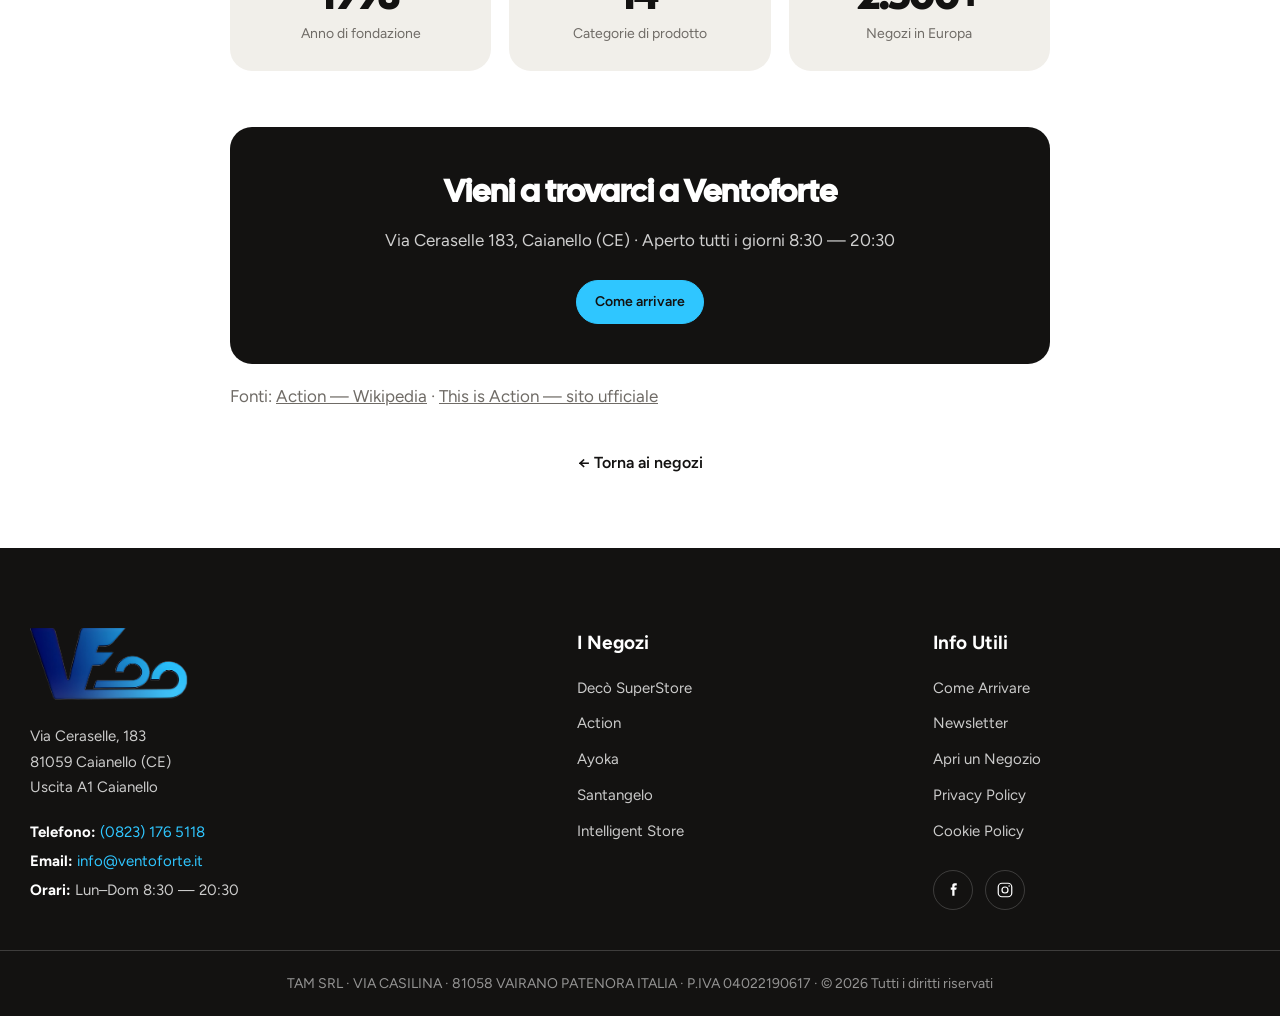
==== commit fe8b7f74: "ok" ====
--- a/action.html
+++ b/action.html
@@ -9,7 +9,7 @@
 <link rel="preconnect" href="https://fonts.googleapis.com" />
 <link rel="preconnect" href="https://fonts.gstatic.com" crossorigin />
 <link href="https://fonts.googleapis.com/css2?family=Cal+Sans&family=Figtree:ital,wght@0,300..900;1,300..900&display=swap" rel="stylesheet" />
-<link rel="stylesheet" href="css/styles.css?v=4" />
+<link rel="stylesheet" href="css/styles.css?v=5" />
 <style>
   .store-hero{position:relative;margin-top:0}
   .store-hero__img{width:100%;height:clamp(320px,52vh,580px);object-fit:cover;display:block}
@@ -45,7 +45,7 @@
 <div class="topbar">
   <div class="container topbar__inner">
     <span class="topbar__dot"></span>
-    <span>APERTO OGGI 9:00 — 20:30 &nbsp;·&nbsp; Via Ceraselle 183, Caianello (CE) &nbsp;·&nbsp; Uscita A1 Caianello</span>
+    <span>APERTO OGGI 8:30 — 20:30 &nbsp;·&nbsp; Via Ceraselle 183, Caianello (CE) &nbsp;·&nbsp; Uscita A1 Caianello</span>
   </div>
 </div>
 
@@ -100,7 +100,7 @@
 
       <div class="store-cta">
         <h3>Vieni a trovarci a Ventoforte</h3>
-        <p>Via Ceraselle 183, Caianello (CE) · Aperto tutti i giorni 9:00 — 20:30</p>
+        <p>Via Ceraselle 183, Caianello (CE) · Aperto tutti i giorni 8:30 — 20:30</p>
         <a href="https://maps.google.com/?q=Via+Ceraselle+183+Caianello" target="_blank" rel="noopener" class="btn btn--yellow">Come arrivare</a>
       </div>
 
@@ -119,9 +119,8 @@
       <img src="assets/logos/ventoforte-footer-icon.png" alt="Ventoforte" class="footer__logo" />
       <address>Via Ceraselle, 183<br />81059 Caianello (CE)<br />Uscita A1 Caianello</address>
       <p class="footer__contact"><strong>Telefono:</strong> <a href="tel:08231765118">(0823) 176 5118</a></p>
-      <p class="footer__contact"><strong>Cellulare:</strong> <a href="tel:+393924377531">+39 392 437 7531</a></p>
-      <p class="footer__contact"><strong>Email:</strong> <a href="mailto:direzione@parcoventoforte.it">direzione@parcoventoforte.it</a></p>
-      <p class="footer__hours"><strong>Orari:</strong> Lun–Dom 9:00 — 20:30</p>
+      <p class="footer__contact"><strong>Email:</strong> <a href="mailto:info@ventoforte.it">info@ventoforte.it</a></p>
+      <p class="footer__hours"><strong>Orari:</strong> Lun–Dom 8:30 — 20:30</p>
     </div>
     <div class="footer__col">
       <h4>I Negozi</h4>
--- a/css/styles.css
+++ b/css/styles.css
@@ -3,7 +3,7 @@
    Tokens extracted from city-plaza.cmsmasters.studio/main
 =================================================================== */
 :root{
-  --yellow:#80dcff;
+  --yellow:#2fc6ff;
   --ink:#131211;
   --ink-2:#151515;
   --dark:#1a1917;
@@ -168,16 +168,15 @@
 }
 .stat__photo--a{width:172px;height:144px}
 .stat__photo--c{width:182px;height:138px}
-.stat__photo--b{width:100%;max-width:360px;height:210px;margin-top:6px}
-.stat__photo--full{width:100%;max-width:360px;height:auto;margin-top:6px}
+.stat__photo--b{width:100%;max-width:360px;height:auto;object-fit:contain;margin-top:6px}
 
 /* paragrafo centrale — bold + centrato, nessuna collisione */
 .stats__intro{
   text-align:center;
   font-family:var(--font-body);
   font-weight:600;
-  font-size:clamp(17px,1.4vw,20px);
-  line-height:1.5;
+  font-size:clamp(17px,1.4vw,21px);
+  line-height:1.62;
   color:var(--ink);
   max-width:360px;
 }
@@ -198,8 +197,7 @@
   .stats__col--c{grid-column:1/-1;order:-1;padding-top:0;align-items:center}
   .stats__intro{max-width:520px}
   .stat__photo--a,.stat__photo--c{display:none}
-  .stat__photo--b{max-width:100%;height:180px}
-  .stat__photo--full{max-width:100%;height:auto}
+  .stat__photo--b{max-width:100%;height:auto}
 }
 @media(max-width:520px){
   .stats__inner{grid-template-columns:1fr;text-align:center}
@@ -210,9 +208,9 @@
 .visit{background:var(--ink);padding:96px 0 110px;color:var(--white)}
 .visit__grid{display:grid;grid-template-columns:repeat(3,1fr);gap:24px;margin-top:54px}
 .visit-card{position:relative;height:360px;border-radius:var(--radius);background-size:cover;background-position:center;overflow:hidden;display:flex;align-items:flex-end;padding:18px}
-.visit-card--cta{background:var(--yellow);align-items:center;justify-content:center;text-align:center;padding:32px}
-.visit-card--cta::after{display:none}
-.visit-cta h3{font-family:var(--font-display);font-weight:400;font-size:clamp(24px,2.1vw,32px);line-height:1.12;color:var(--ink);margin-bottom:24px}
+.visit-card--soon{background:linear-gradient(150deg,#0d2b3a,#15394d)}
+.visit-card--soon::after{display:none}
+.arrow-btn--plus{background:transparent;border:1.5px solid var(--ink);font-size:24px}
 .visit-card::after{content:"";position:absolute;inset:0;background:linear-gradient(180deg,transparent 40%,rgba(0,0,0,.35));pointer-events:none}
 .visit-card__panel{position:relative;z-index:2;width:100%;background:var(--white);color:var(--ink);border-radius:16px;padding:20px 22px;display:flex;align-items:center;justify-content:space-between;gap:16px}
 .visit-card__panel h3{font-size:21px;font-weight:700;margin-bottom:4px}
@@ -238,25 +236,6 @@
 .round-btn{width:48px;height:48px;border-radius:50%;background:var(--yellow);color:var(--ink);font-size:22px;line-height:1;display:flex;align-items:center;justify-content:center;transition:transform .25s,background .25s}
 .round-btn:hover{transform:scale(1.08)}
 
-/* ===================== PUBBLICITÀ / LED WALL ===================== */
-.adv{background:#F0474B;color:var(--white);padding:96px 0;overflow:hidden}
-.adv__inner{display:grid;grid-template-columns:1.1fr .9fr;gap:56px;align-items:center}
-.adv__media{justify-self:center;display:flex;align-items:center;justify-content:center;width:100%;min-height:260px;border-radius:18px;background:rgba(0,0,0,.12)}
-.adv__photo{width:auto;max-width:100%;max-height:540px;border-radius:18px;box-shadow:0 28px 60px rgba(0,0,0,.4)}
-.adv__text .section-title{margin:6px 0 18px}
-.adv__text p{color:rgba(255,255,255,.82);font-size:17px;max-width:470px;margin-bottom:22px}
-.adv__points{display:flex;flex-direction:column;gap:12px;margin-bottom:30px}
-.adv__points li{position:relative;padding-left:30px;font-weight:600;font-size:15px;color:#fff}
-.adv__points li::before{content:"";position:absolute;left:0;top:2px;width:18px;height:18px;border-radius:50%;background:var(--yellow);
-  background-image:url("data:image/svg+xml,%3Csvg xmlns='http://www.w3.org/2000/svg' viewBox='0 0 24 24' fill='none' stroke='%23131211' stroke-width='3' stroke-linecap='round' stroke-linejoin='round'%3E%3Cpath d='M5 12l4 4 10-10'/%3E%3C/svg%3E");background-size:12px;background-repeat:no-repeat;background-position:center}
-.adv__totem{justify-self:center;width:240px;display:flex;flex-direction:column;align-items:center;gap:12px;filter:drop-shadow(0 30px 55px rgba(0,0,0,.55))}
-.adv__totem-top{width:100%;background:linear-gradient(135deg,#b3122a,#7a0c1d);border-radius:14px;padding:20px 16px;display:flex;justify-content:center}
-.adv__totem-top img{height:46px;width:auto;filter:brightness(0) invert(1)}
-.adv__totem-screen{width:168px;background:linear-gradient(180deg,#39b2ec,#0b6fb0);border-radius:12px;padding:13px;display:flex;flex-direction:column;gap:11px}
-.adv__slot{background:#fff;border-radius:8px;height:56px;display:flex;align-items:center;justify-content:center;padding:9px}
-.adv__slot img{max-height:32px;max-width:86%;object-fit:contain}
-.adv__slot--you{background:var(--yellow);color:var(--ink);font-weight:800;font-size:13px;letter-spacing:.01em;text-align:center}
-
 /* ===================== BRANDS ===================== */
 .brands{padding:104px 0}
 .brands__grid{display:grid;grid-template-columns:repeat(5,1fr);gap:20px;margin:54px 0 48px}
@@ -301,24 +280,15 @@
 .svc-ico{flex:0 0 auto;width:30px;height:30px;color:var(--ink);display:flex;align-items:center;justify-content:center}
 .svc-ico svg{width:28px;height:28px}
 
-/* ===================== INSTAGRAM ===================== */
-.instagram{background:var(--cream);padding:100px 0}
-.ig__head{max-width:620px;margin:0 auto 46px;display:flex;flex-direction:column;align-items:center;text-align:center}
-.ig__head .section-title{font-size:clamp(32px,4vw,58px)}
-.ig__head .muted{margin:14px 0 24px}
-.ig__follow{align-self:center}
-.ig__feed{min-height:120px}
-.ig__preview{display:grid;grid-template-columns:repeat(6,1fr);gap:14px}
-.ig__tile{position:relative;aspect-ratio:1;border-radius:14px;overflow:hidden;display:block;background:var(--stone)}
-.ig__tile img{width:100%;height:100%;object-fit:cover;transition:transform .45s var(--ease)}
-.ig__tile::after{content:"";position:absolute;inset:0;background:rgba(19,18,17,0);transition:background .3s}
-.ig__tile:hover img{transform:scale(1.07)}
-.ig__tile:hover::after{background:rgba(19,18,17,.22)}
-.ig__ico{position:absolute;inset:0;margin:auto;width:30px;height:30px;opacity:0;transform:scale(.8);transition:.3s;z-index:2;
-  background:url("data:image/svg+xml,%3Csvg xmlns='http://www.w3.org/2000/svg' viewBox='0 0 24 24' fill='none' stroke='%23ffffff' stroke-width='2'%3E%3Crect x='3' y='3' width='18' height='18' rx='5'/%3E%3Ccircle cx='12' cy='12' r='4'/%3E%3Ccircle cx='17.5' cy='6.5' r='1' fill='%23ffffff' stroke='none'/%3E%3C/svg%3E") center/contain no-repeat}
-.ig__tile:hover .ig__ico{opacity:1;transform:scale(1)}
-/* widget LightWidget incollato dall'utente */
-.lightwidget-widget{width:100%!important;border:0;overflow:hidden}
+/* ===================== NEWS ===================== */
+.news{background:var(--cream);padding:100px 0}
+.news__grid{display:grid;grid-template-columns:repeat(4,1fr);gap:24px;margin:54px 0 48px}
+.news-card{background:var(--white);border-radius:18px;overflow:hidden;display:flex;flex-direction:column}
+.news-card__img{position:relative;height:200px;background-size:cover;background-position:center}
+.news-card__body{padding:28px 22px 26px;display:flex;flex-direction:column;align-items:flex-start;gap:11px;flex:1}
+.news-card__body .date{color:var(--muted);font-size:13px;font-weight:500}
+.news-card__body h3{font-size:19px;font-weight:700;line-height:1.3}
+.news-card__body p{font-size:14px;color:var(--muted);flex:1}
 
 /* ===================== ACCESS CTA ===================== */
 .access{position:relative;overflow:hidden;color:var(--white)}
@@ -351,10 +321,8 @@
 .field{display:flex;flex-direction:column;margin-bottom:16px}
 .field-row{display:grid;grid-template-columns:1fr 1fr;gap:16px}
 .field label{font-size:13px;font-weight:700;color:var(--ink);margin-bottom:7px}
-.field input,.field textarea,.field select{font-family:inherit;font-size:15px;color:var(--ink);background:var(--cream);border:1.5px solid transparent;border-radius:12px;padding:13px 15px;transition:border-color .2s,background .2s;width:100%;resize:vertical}
-.field select{appearance:none;-webkit-appearance:none;cursor:pointer;
-  background-image:url("data:image/svg+xml,%3Csvg xmlns='http://www.w3.org/2000/svg' viewBox='0 0 24 24' fill='none' stroke='%23131211' stroke-width='2' stroke-linecap='round' stroke-linejoin='round'%3E%3Cpath d='M6 9l6 6 6-6'/%3E%3C/svg%3E");background-repeat:no-repeat;background-position:right 14px center;background-size:16px;padding-right:40px}
-.field input:focus,.field textarea:focus,.field select:focus{outline:none;border-color:var(--yellow);background-color:var(--white)}
+.field input,.field textarea{font-family:inherit;font-size:15px;color:var(--ink);background:var(--cream);border:1.5px solid transparent;border-radius:12px;padding:13px 15px;transition:border-color .2s,background .2s;width:100%;resize:vertical}
+.field input:focus,.field textarea:focus{outline:none;border-color:var(--yellow);background:var(--white)}
 .contact__form .btn{width:100%;margin-top:6px}
 .form-status{font-size:14px;font-weight:600;margin-top:14px;min-height:1px;text-align:center}
 .form-status.is-ok{color:#1a7f4b}
@@ -414,7 +382,7 @@
   .services__inner{grid-template-columns:1fr;gap:30px}
   .services__grid{grid-template-columns:repeat(2,1fr)}
   .event-card{flex:0 0 calc((100% - 48px)/3)}
-  .ig__preview{grid-template-columns:repeat(3,1fr)}
+  .news__grid{grid-template-columns:repeat(2,1fr)}
   .brands__grid{grid-template-columns:repeat(4,1fr)}
   .footer__wordmark span{font-size:15vw}
 }
@@ -430,9 +398,6 @@
   .nav__link::before{display:none}
   .burger{display:flex}
   .visit__grid{grid-template-columns:1fr 1fr}
-  .adv__inner{grid-template-columns:1fr;gap:40px;text-align:center}
-  .adv__text p,.adv__points{margin-inline:auto}
-  .adv__points{display:inline-flex;text-align:left}
   .plan__inner{grid-template-columns:1fr;gap:60px}
   .plan__inset{left:auto;right:0}
   .access__inner{grid-template-columns:1fr;gap:30px;padding:80px 30px}
@@ -447,7 +412,7 @@
   .contact__form{padding:24px}
   .field-row{grid-template-columns:1fr}
   .event-card{flex:0 0 80%}
-  .ig__preview{grid-template-columns:repeat(3,1fr)}
+  .news__grid{grid-template-columns:1fr}
   .brands__grid{grid-template-columns:repeat(3,1fr)}
   .services__grid{grid-template-columns:1fr}
   .footer__top{grid-template-columns:1fr}
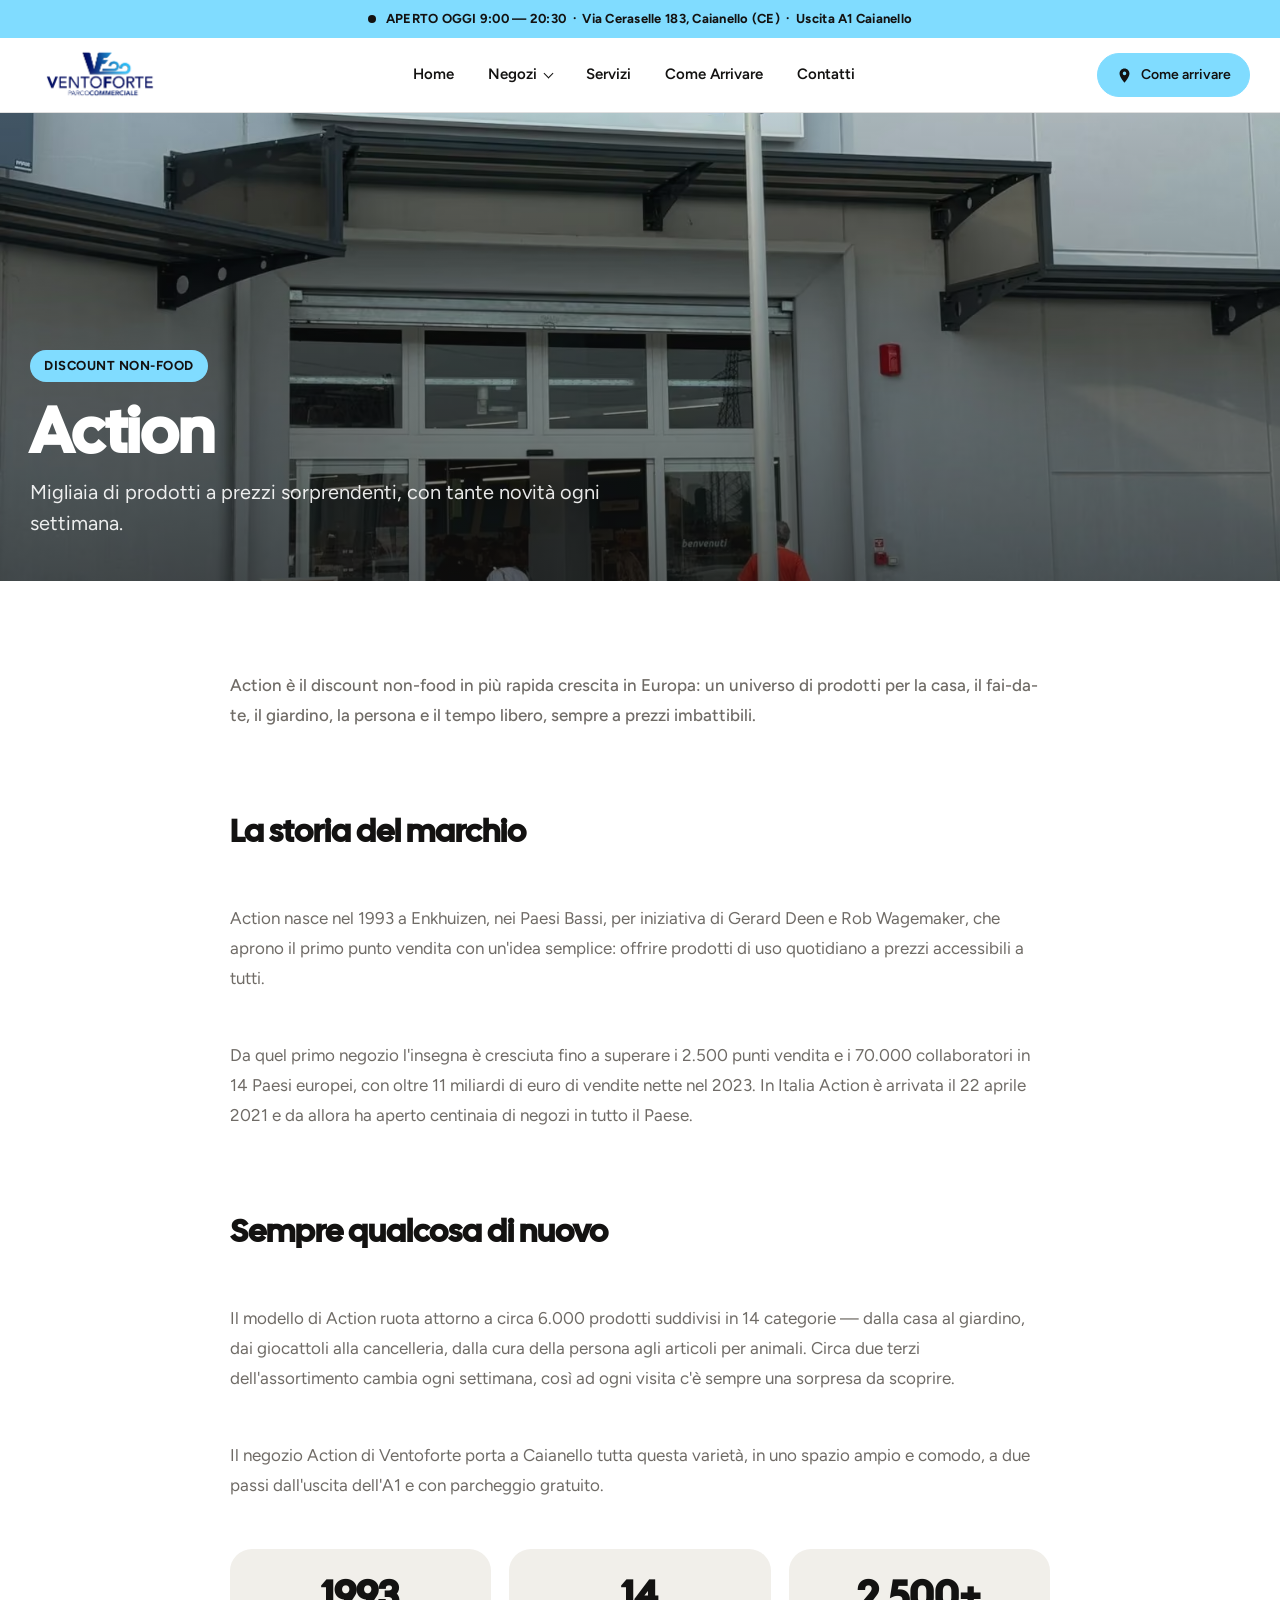
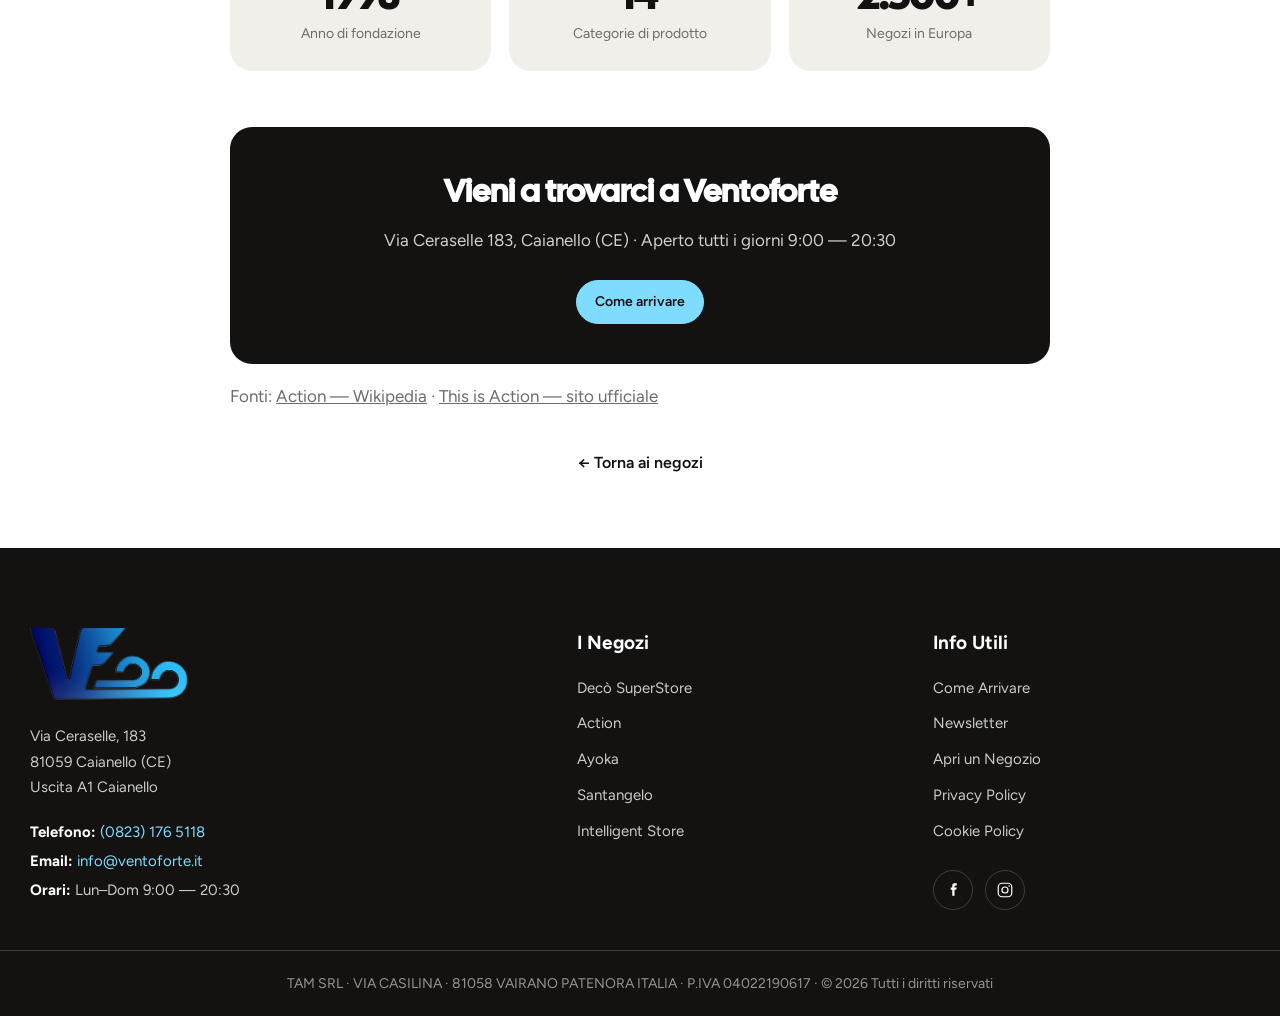
==== commit 06444c88: "Merge branch 'master' of https://github.com/SeederaDev/vento-forte" ====
--- a/action.html
+++ b/action.html
@@ -45,7 +45,7 @@
 <div class="topbar">
   <div class="container topbar__inner">
     <span class="topbar__dot"></span>
-    <span>APERTO OGGI 8:30 — 20:30 &nbsp;·&nbsp; Via Ceraselle 183, Caianello (CE) &nbsp;·&nbsp; Uscita A1 Caianello</span>
+    <span>APERTO OGGI 9:00 — 20:30 &nbsp;·&nbsp; Via Ceraselle 183, Caianello (CE) &nbsp;·&nbsp; Uscita A1 Caianello</span>
   </div>
 </div>
 
@@ -100,7 +100,7 @@
 
       <div class="store-cta">
         <h3>Vieni a trovarci a Ventoforte</h3>
-        <p>Via Ceraselle 183, Caianello (CE) · Aperto tutti i giorni 8:30 — 20:30</p>
+        <p>Via Ceraselle 183, Caianello (CE) · Aperto tutti i giorni 9:00 — 20:30</p>
         <a href="https://maps.google.com/?q=Via+Ceraselle+183+Caianello" target="_blank" rel="noopener" class="btn btn--yellow">Come arrivare</a>
       </div>
 
@@ -120,7 +120,7 @@
       <address>Via Ceraselle, 183<br />81059 Caianello (CE)<br />Uscita A1 Caianello</address>
       <p class="footer__contact"><strong>Telefono:</strong> <a href="tel:08231765118">(0823) 176 5118</a></p>
       <p class="footer__contact"><strong>Email:</strong> <a href="mailto:info@ventoforte.it">info@ventoforte.it</a></p>
-      <p class="footer__hours"><strong>Orari:</strong> Lun–Dom 8:30 — 20:30</p>
+      <p class="footer__hours"><strong>Orari:</strong> Lun–Dom 9:00 — 20:30</p>
     </div>
     <div class="footer__col">
       <h4>I Negozi</h4>
--- a/css/styles.css
+++ b/css/styles.css
@@ -3,7 +3,7 @@
    Tokens extracted from city-plaza.cmsmasters.studio/main
 =================================================================== */
 :root{
-  --yellow:#2fc6ff;
+  --yellow:#80dcff;
   --ink:#131211;
   --ink-2:#151515;
   --dark:#1a1917;
@@ -175,8 +175,8 @@
   text-align:center;
   font-family:var(--font-body);
   font-weight:600;
-  font-size:clamp(17px,1.4vw,21px);
-  line-height:1.62;
+  font-size:clamp(17px,1.4vw,20px);
+  line-height:1.5;
   color:var(--ink);
   max-width:360px;
 }
@@ -208,9 +208,9 @@
 .visit{background:var(--ink);padding:96px 0 110px;color:var(--white)}
 .visit__grid{display:grid;grid-template-columns:repeat(3,1fr);gap:24px;margin-top:54px}
 .visit-card{position:relative;height:360px;border-radius:var(--radius);background-size:cover;background-position:center;overflow:hidden;display:flex;align-items:flex-end;padding:18px}
-.visit-card--soon{background:linear-gradient(150deg,#0d2b3a,#15394d)}
-.visit-card--soon::after{display:none}
-.arrow-btn--plus{background:transparent;border:1.5px solid var(--ink);font-size:24px}
+.visit-card--cta{background:var(--yellow);align-items:center;justify-content:center;text-align:center;padding:32px}
+.visit-card--cta::after{display:none}
+.visit-cta h3{font-family:var(--font-display);font-weight:400;font-size:clamp(24px,2.1vw,32px);line-height:1.12;color:var(--ink);margin-bottom:24px}
 .visit-card::after{content:"";position:absolute;inset:0;background:linear-gradient(180deg,transparent 40%,rgba(0,0,0,.35));pointer-events:none}
 .visit-card__panel{position:relative;z-index:2;width:100%;background:var(--white);color:var(--ink);border-radius:16px;padding:20px 22px;display:flex;align-items:center;justify-content:space-between;gap:16px}
 .visit-card__panel h3{font-size:21px;font-weight:700;margin-bottom:4px}
@@ -236,6 +236,25 @@
 .round-btn{width:48px;height:48px;border-radius:50%;background:var(--yellow);color:var(--ink);font-size:22px;line-height:1;display:flex;align-items:center;justify-content:center;transition:transform .25s,background .25s}
 .round-btn:hover{transform:scale(1.08)}
 
+/* ===================== PUBBLICITÀ / LED WALL ===================== */
+.adv{background:#F0474B;color:var(--white);padding:96px 0;overflow:hidden}
+.adv__inner{display:grid;grid-template-columns:1.1fr .9fr;gap:56px;align-items:center}
+.adv__media{justify-self:center;display:flex;align-items:center;justify-content:center;width:100%;min-height:260px;border-radius:18px;background:rgba(0,0,0,.12)}
+.adv__photo{width:auto;max-width:100%;max-height:540px;border-radius:18px;box-shadow:0 28px 60px rgba(0,0,0,.4)}
+.adv__text .section-title{margin:6px 0 18px}
+.adv__text p{color:rgba(255,255,255,.82);font-size:17px;max-width:470px;margin-bottom:22px}
+.adv__points{display:flex;flex-direction:column;gap:12px;margin-bottom:30px}
+.adv__points li{position:relative;padding-left:30px;font-weight:600;font-size:15px;color:#fff}
+.adv__points li::before{content:"";position:absolute;left:0;top:2px;width:18px;height:18px;border-radius:50%;background:var(--yellow);
+  background-image:url("data:image/svg+xml,%3Csvg xmlns='http://www.w3.org/2000/svg' viewBox='0 0 24 24' fill='none' stroke='%23131211' stroke-width='3' stroke-linecap='round' stroke-linejoin='round'%3E%3Cpath d='M5 12l4 4 10-10'/%3E%3C/svg%3E");background-size:12px;background-repeat:no-repeat;background-position:center}
+.adv__totem{justify-self:center;width:240px;display:flex;flex-direction:column;align-items:center;gap:12px;filter:drop-shadow(0 30px 55px rgba(0,0,0,.55))}
+.adv__totem-top{width:100%;background:linear-gradient(135deg,#b3122a,#7a0c1d);border-radius:14px;padding:20px 16px;display:flex;justify-content:center}
+.adv__totem-top img{height:46px;width:auto;filter:brightness(0) invert(1)}
+.adv__totem-screen{width:168px;background:linear-gradient(180deg,#39b2ec,#0b6fb0);border-radius:12px;padding:13px;display:flex;flex-direction:column;gap:11px}
+.adv__slot{background:#fff;border-radius:8px;height:56px;display:flex;align-items:center;justify-content:center;padding:9px}
+.adv__slot img{max-height:32px;max-width:86%;object-fit:contain}
+.adv__slot--you{background:var(--yellow);color:var(--ink);font-weight:800;font-size:13px;letter-spacing:.01em;text-align:center}
+
 /* ===================== BRANDS ===================== */
 .brands{padding:104px 0}
 .brands__grid{display:grid;grid-template-columns:repeat(5,1fr);gap:20px;margin:54px 0 48px}
@@ -280,15 +299,24 @@
 .svc-ico{flex:0 0 auto;width:30px;height:30px;color:var(--ink);display:flex;align-items:center;justify-content:center}
 .svc-ico svg{width:28px;height:28px}
 
-/* ===================== NEWS ===================== */
-.news{background:var(--cream);padding:100px 0}
-.news__grid{display:grid;grid-template-columns:repeat(4,1fr);gap:24px;margin:54px 0 48px}
-.news-card{background:var(--white);border-radius:18px;overflow:hidden;display:flex;flex-direction:column}
-.news-card__img{position:relative;height:200px;background-size:cover;background-position:center}
-.news-card__body{padding:28px 22px 26px;display:flex;flex-direction:column;align-items:flex-start;gap:11px;flex:1}
-.news-card__body .date{color:var(--muted);font-size:13px;font-weight:500}
-.news-card__body h3{font-size:19px;font-weight:700;line-height:1.3}
-.news-card__body p{font-size:14px;color:var(--muted);flex:1}
+/* ===================== INSTAGRAM ===================== */
+.instagram{background:var(--cream);padding:100px 0}
+.ig__head{max-width:620px;margin:0 auto 46px;display:flex;flex-direction:column;align-items:center;text-align:center}
+.ig__head .section-title{font-size:clamp(32px,4vw,58px)}
+.ig__head .muted{margin:14px 0 24px}
+.ig__follow{align-self:center}
+.ig__feed{min-height:120px}
+.ig__preview{display:grid;grid-template-columns:repeat(6,1fr);gap:14px}
+.ig__tile{position:relative;aspect-ratio:1;border-radius:14px;overflow:hidden;display:block;background:var(--stone)}
+.ig__tile img{width:100%;height:100%;object-fit:cover;transition:transform .45s var(--ease)}
+.ig__tile::after{content:"";position:absolute;inset:0;background:rgba(19,18,17,0);transition:background .3s}
+.ig__tile:hover img{transform:scale(1.07)}
+.ig__tile:hover::after{background:rgba(19,18,17,.22)}
+.ig__ico{position:absolute;inset:0;margin:auto;width:30px;height:30px;opacity:0;transform:scale(.8);transition:.3s;z-index:2;
+  background:url("data:image/svg+xml,%3Csvg xmlns='http://www.w3.org/2000/svg' viewBox='0 0 24 24' fill='none' stroke='%23ffffff' stroke-width='2'%3E%3Crect x='3' y='3' width='18' height='18' rx='5'/%3E%3Ccircle cx='12' cy='12' r='4'/%3E%3Ccircle cx='17.5' cy='6.5' r='1' fill='%23ffffff' stroke='none'/%3E%3C/svg%3E") center/contain no-repeat}
+.ig__tile:hover .ig__ico{opacity:1;transform:scale(1)}
+/* widget LightWidget incollato dall'utente */
+.lightwidget-widget{width:100%!important;border:0;overflow:hidden}
 
 /* ===================== ACCESS CTA ===================== */
 .access{position:relative;overflow:hidden;color:var(--white)}
@@ -321,8 +349,10 @@
 .field{display:flex;flex-direction:column;margin-bottom:16px}
 .field-row{display:grid;grid-template-columns:1fr 1fr;gap:16px}
 .field label{font-size:13px;font-weight:700;color:var(--ink);margin-bottom:7px}
-.field input,.field textarea{font-family:inherit;font-size:15px;color:var(--ink);background:var(--cream);border:1.5px solid transparent;border-radius:12px;padding:13px 15px;transition:border-color .2s,background .2s;width:100%;resize:vertical}
-.field input:focus,.field textarea:focus{outline:none;border-color:var(--yellow);background:var(--white)}
+.field input,.field textarea,.field select{font-family:inherit;font-size:15px;color:var(--ink);background:var(--cream);border:1.5px solid transparent;border-radius:12px;padding:13px 15px;transition:border-color .2s,background .2s;width:100%;resize:vertical}
+.field select{appearance:none;-webkit-appearance:none;cursor:pointer;
+  background-image:url("data:image/svg+xml,%3Csvg xmlns='http://www.w3.org/2000/svg' viewBox='0 0 24 24' fill='none' stroke='%23131211' stroke-width='2' stroke-linecap='round' stroke-linejoin='round'%3E%3Cpath d='M6 9l6 6 6-6'/%3E%3C/svg%3E");background-repeat:no-repeat;background-position:right 14px center;background-size:16px;padding-right:40px}
+.field input:focus,.field textarea:focus,.field select:focus{outline:none;border-color:var(--yellow);background-color:var(--white)}
 .contact__form .btn{width:100%;margin-top:6px}
 .form-status{font-size:14px;font-weight:600;margin-top:14px;min-height:1px;text-align:center}
 .form-status.is-ok{color:#1a7f4b}
@@ -382,7 +412,7 @@
   .services__inner{grid-template-columns:1fr;gap:30px}
   .services__grid{grid-template-columns:repeat(2,1fr)}
   .event-card{flex:0 0 calc((100% - 48px)/3)}
-  .news__grid{grid-template-columns:repeat(2,1fr)}
+  .ig__preview{grid-template-columns:repeat(3,1fr)}
   .brands__grid{grid-template-columns:repeat(4,1fr)}
   .footer__wordmark span{font-size:15vw}
 }
@@ -398,6 +428,9 @@
   .nav__link::before{display:none}
   .burger{display:flex}
   .visit__grid{grid-template-columns:1fr 1fr}
+  .adv__inner{grid-template-columns:1fr;gap:40px;text-align:center}
+  .adv__text p,.adv__points{margin-inline:auto}
+  .adv__points{display:inline-flex;text-align:left}
   .plan__inner{grid-template-columns:1fr;gap:60px}
   .plan__inset{left:auto;right:0}
   .access__inner{grid-template-columns:1fr;gap:30px;padding:80px 30px}
@@ -412,7 +445,7 @@
   .contact__form{padding:24px}
   .field-row{grid-template-columns:1fr}
   .event-card{flex:0 0 80%}
-  .news__grid{grid-template-columns:1fr}
+  .ig__preview{grid-template-columns:repeat(3,1fr)}
   .brands__grid{grid-template-columns:repeat(3,1fr)}
   .services__grid{grid-template-columns:1fr}
   .footer__top{grid-template-columns:1fr}
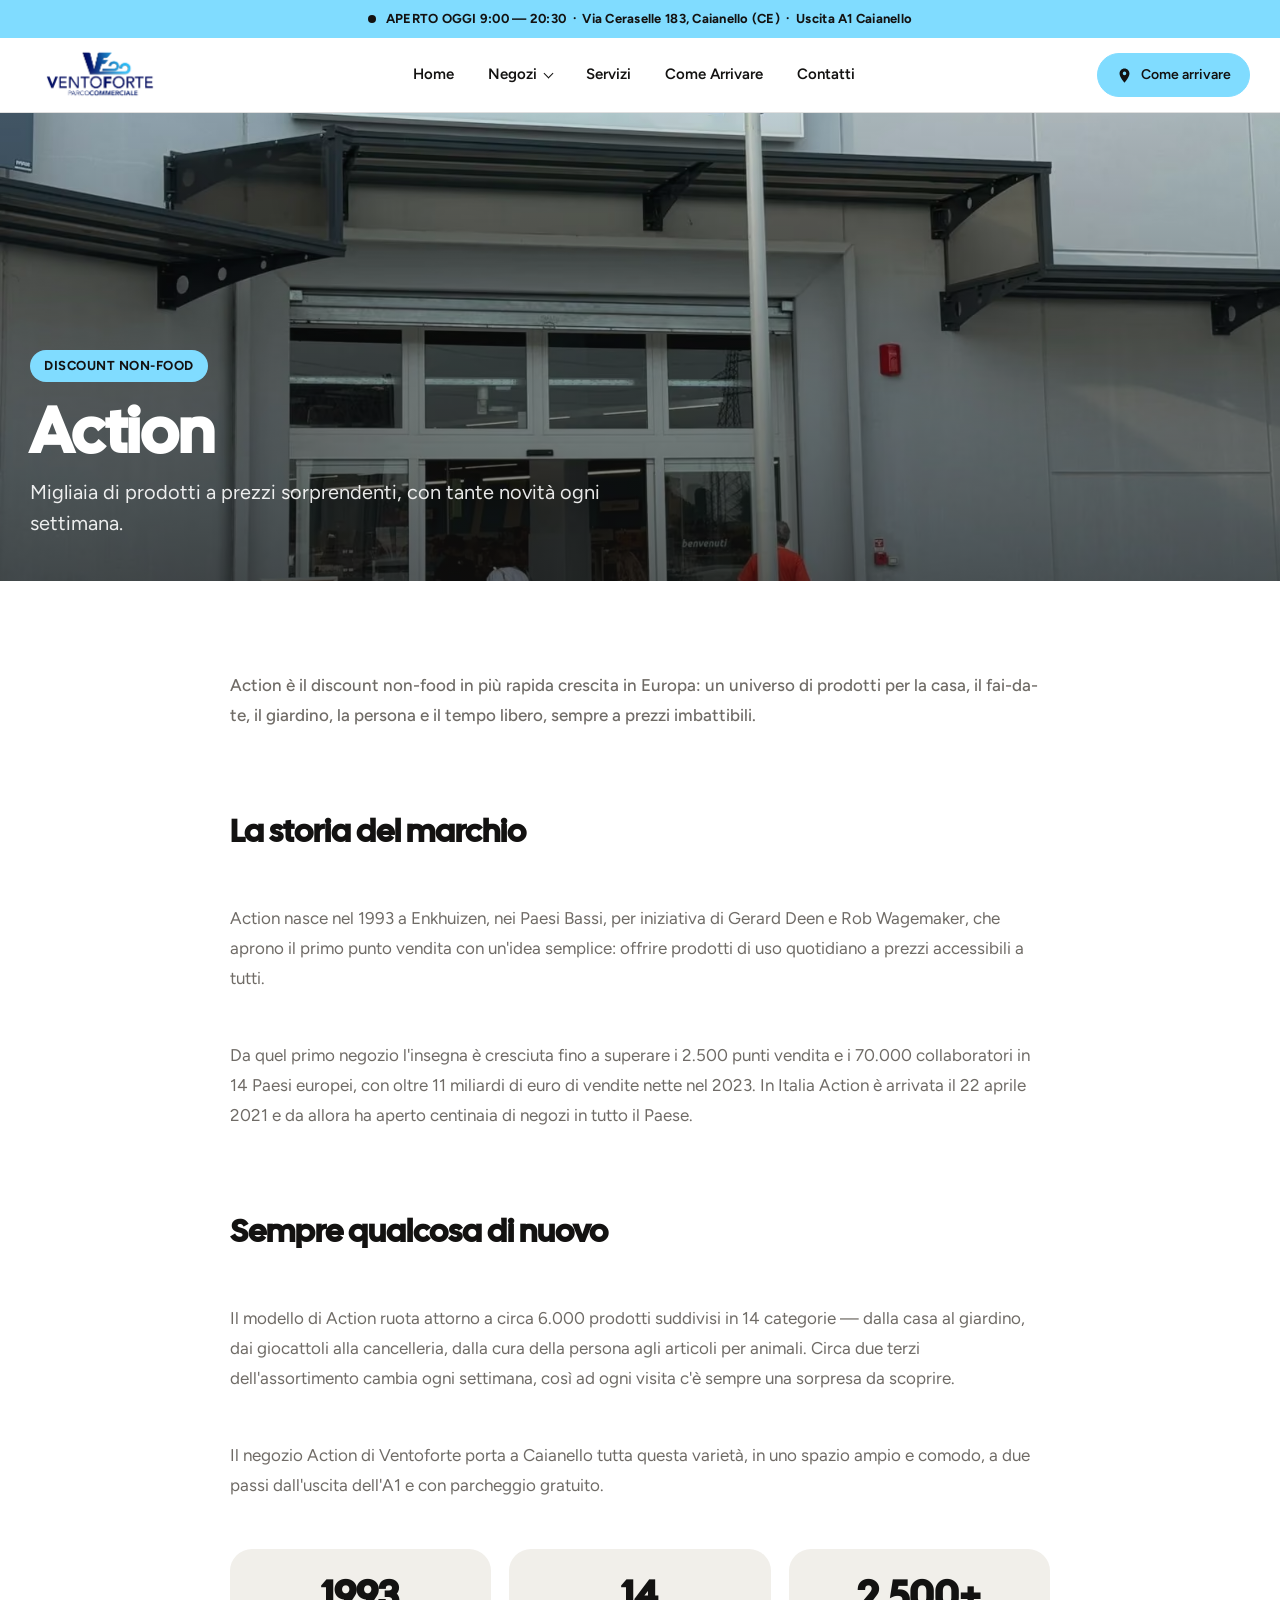
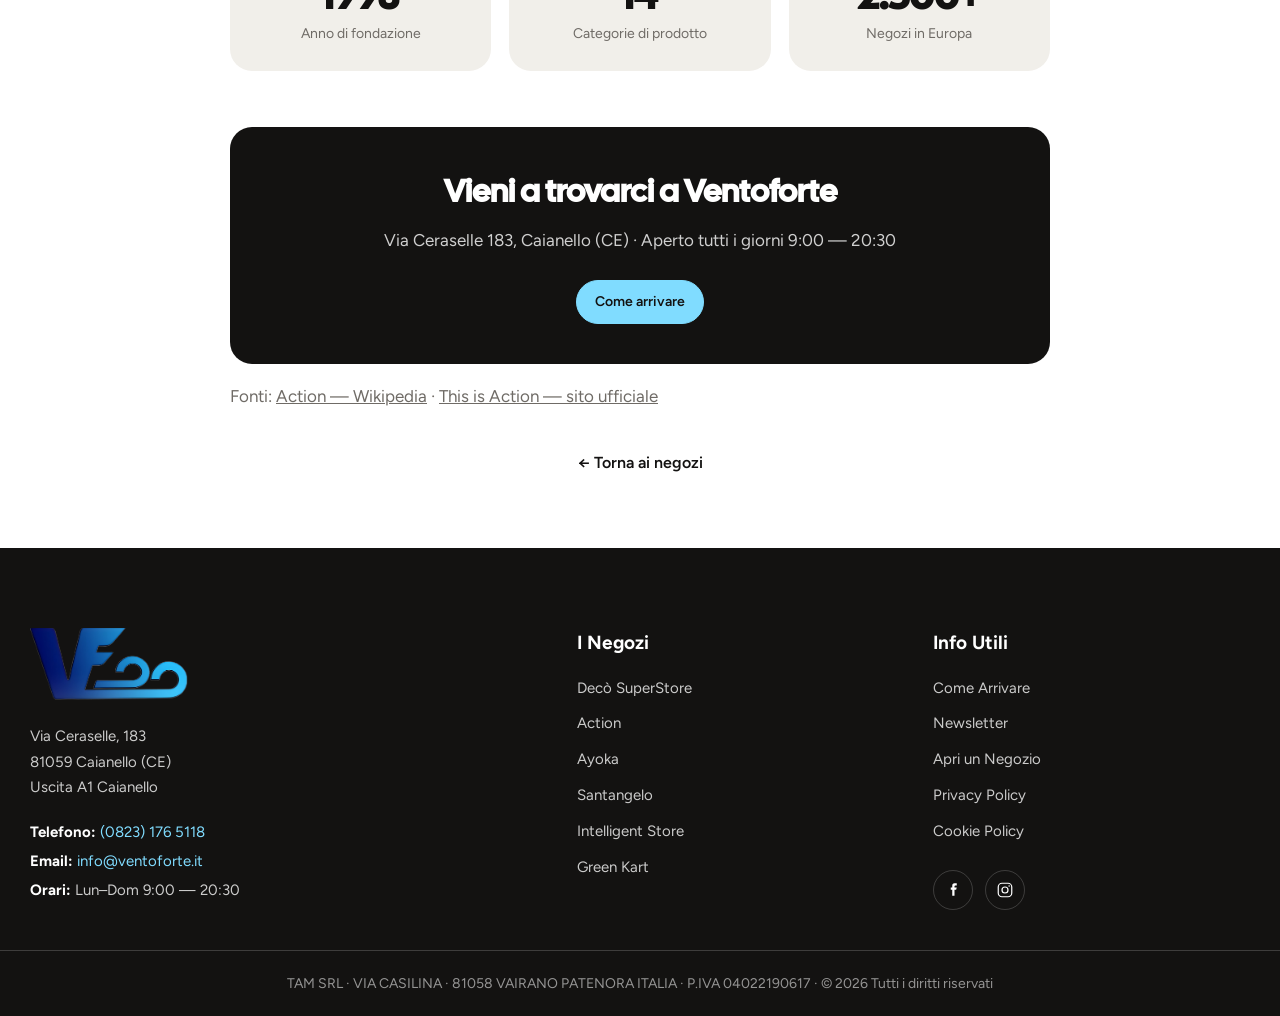
==== commit 2a9b3d1e: "Aggiunto Green Kart come negozio (6° box) + pagina dedicata greenkart.html - Box Green Kart nella se" ====
--- a/action.html
+++ b/action.html
@@ -130,6 +130,7 @@
         <li><a href="ayoka.html">Ayoka</a></li>
         <li><a href="santangelo.html">Santangelo</a></li>
         <li><a href="intelligent-store.html">Intelligent Store</a></li>
+        <li><a href="greenkart.html">Green Kart</a></li>
       </ul>
     </div>
     <div class="footer__col">
--- a/css/styles.css
+++ b/css/styles.css
@@ -257,12 +257,13 @@
 
 /* ===================== BRANDS ===================== */
 .brands{padding:104px 0}
-.brands__grid{display:grid;grid-template-columns:repeat(5,1fr);gap:20px;margin:54px 0 48px}
+.brands__grid{display:grid;grid-template-columns:repeat(6,1fr);gap:20px;margin:54px 0 48px}
 .brand-card{aspect-ratio:1/.95;border:1px solid var(--line);border-radius:20px;display:flex;align-items:center;justify-content:center;padding:28px;transition:box-shadow .3s,transform .3s;background:var(--white);overflow:hidden}
 .brand-card:hover{box-shadow:0 14px 30px rgba(0,0,0,.07);transform:translateY(-3px)}
 .brand-card img{width:auto;max-width:80%;object-fit:contain}
 .brand-card--deco{background:#15394d}
 .brand-card--deco img{max-width:82%;max-height:80px;object-fit:contain}
+.brand-card--dark{background:#333}
 .brand-card--soon{border-style:dashed;opacity:.5}
 .brand-card--soon span{font-family:var(--font-body);font-size:12px;font-weight:600;color:var(--muted);text-transform:uppercase;letter-spacing:.06em}
 
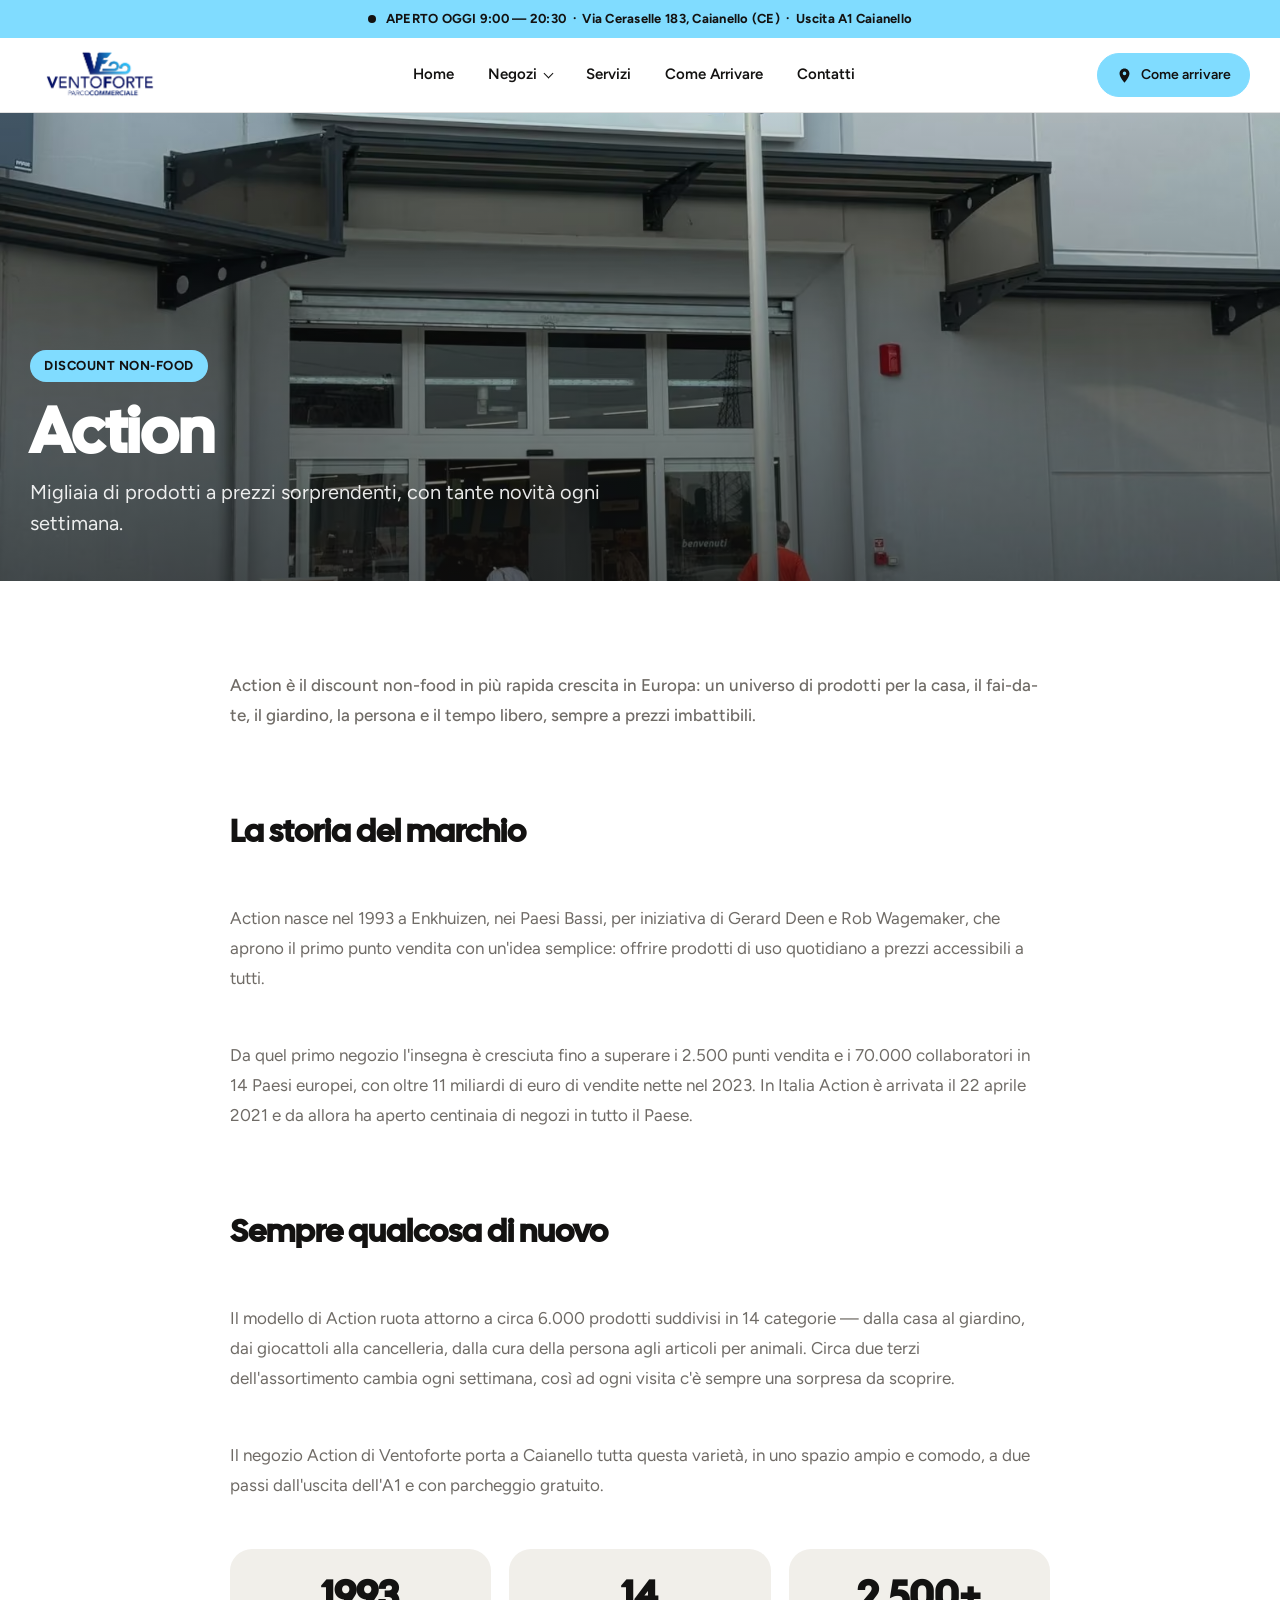
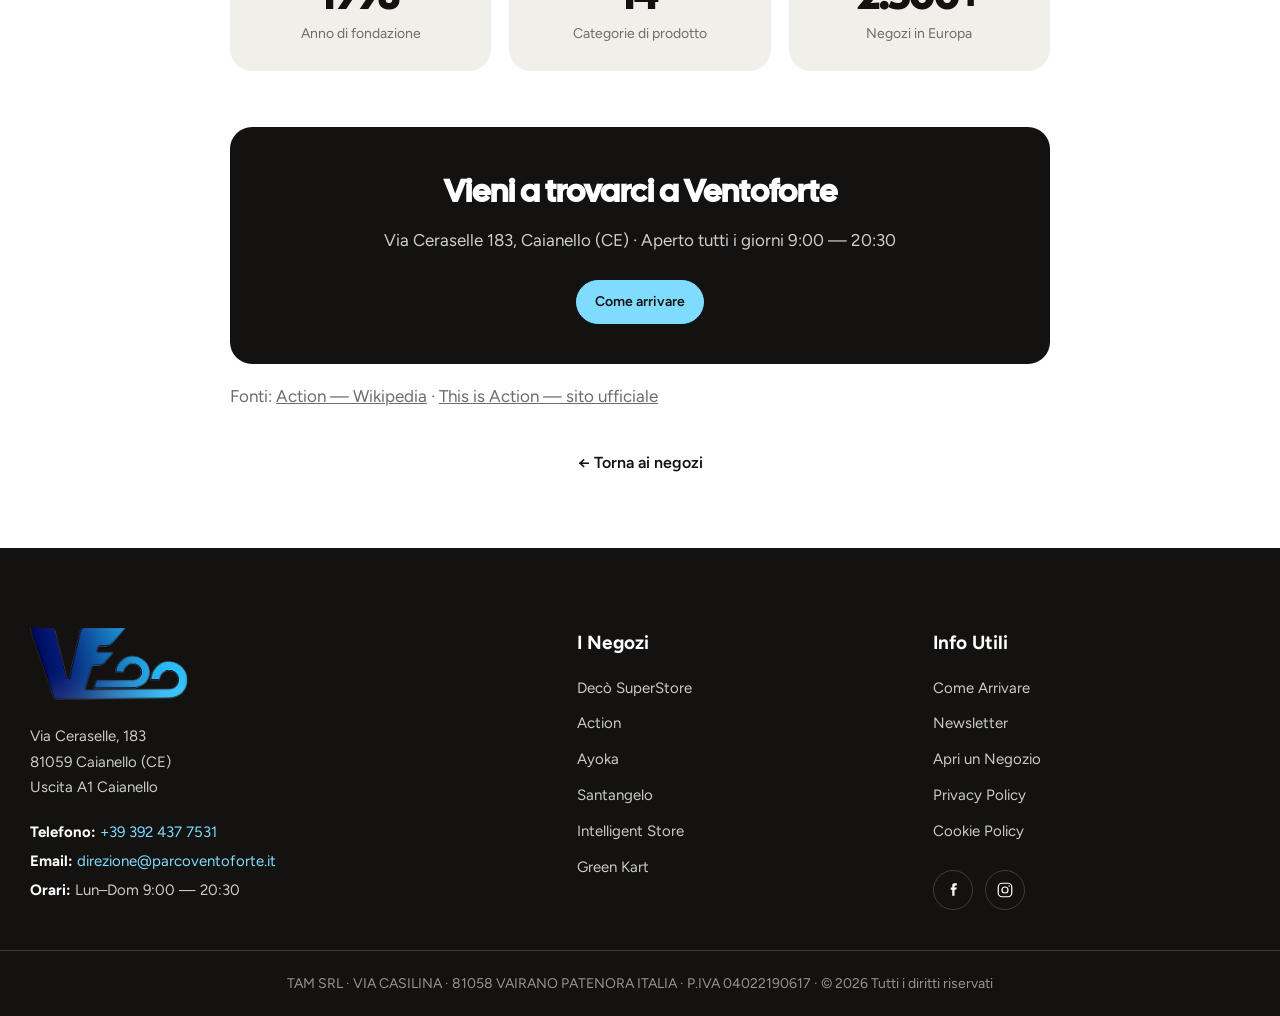
==== commit ef51515c: "Aggiornati telefono ed email di contatto - Telefono: +39 392 437 7531 (sezioni contatti + footer di " ====
--- a/action.html
+++ b/action.html
@@ -118,8 +118,8 @@
     <div class="footer__col footer__brand">
       <img src="assets/logos/ventoforte-footer-icon.png" alt="Ventoforte" class="footer__logo" />
       <address>Via Ceraselle, 183<br />81059 Caianello (CE)<br />Uscita A1 Caianello</address>
-      <p class="footer__contact"><strong>Telefono:</strong> <a href="tel:08231765118">(0823) 176 5118</a></p>
-      <p class="footer__contact"><strong>Email:</strong> <a href="mailto:info@ventoforte.it">info@ventoforte.it</a></p>
+      <p class="footer__contact"><strong>Telefono:</strong> <a href="tel:+393924377531">+39 392 437 7531</a></p>
+      <p class="footer__contact"><strong>Email:</strong> <a href="mailto:direzione@parcoventoforte.it">direzione@parcoventoforte.it</a></p>
       <p class="footer__hours"><strong>Orari:</strong> Lun–Dom 9:00 — 20:30</p>
     </div>
     <div class="footer__col">
--- a/css/styles.css
+++ b/css/styles.css
@@ -235,6 +235,13 @@
 .events__nav{display:flex;justify-content:center;gap:14px;margin-top:40px}
 .round-btn{width:48px;height:48px;border-radius:50%;background:var(--yellow);color:var(--ink);font-size:22px;line-height:1;display:flex;align-items:center;justify-content:center;transition:transform .25s,background .25s}
 .round-btn:hover{transform:scale(1.08)}
+
+/* ===================== APRI IL TUO NEGOZIO ===================== */
+.open-store{background:var(--yellow);color:var(--ink);padding:90px 0;text-align:center}
+.open-store__inner{max-width:720px;margin-inline:auto}
+.eyebrow-tag--dark{background:var(--ink);color:#fff}
+.open-store .section-title{font-size:clamp(32px,4vw,56px);margin-bottom:18px}
+.open-store p{font-size:18px;line-height:1.6;color:rgba(19,18,17,.78);margin:0 auto 28px;max-width:600px}
 
 /* ===================== PUBBLICITÀ / LED WALL ===================== */
 .adv{background:#F0474B;color:var(--white);padding:96px 0;overflow:hidden}
